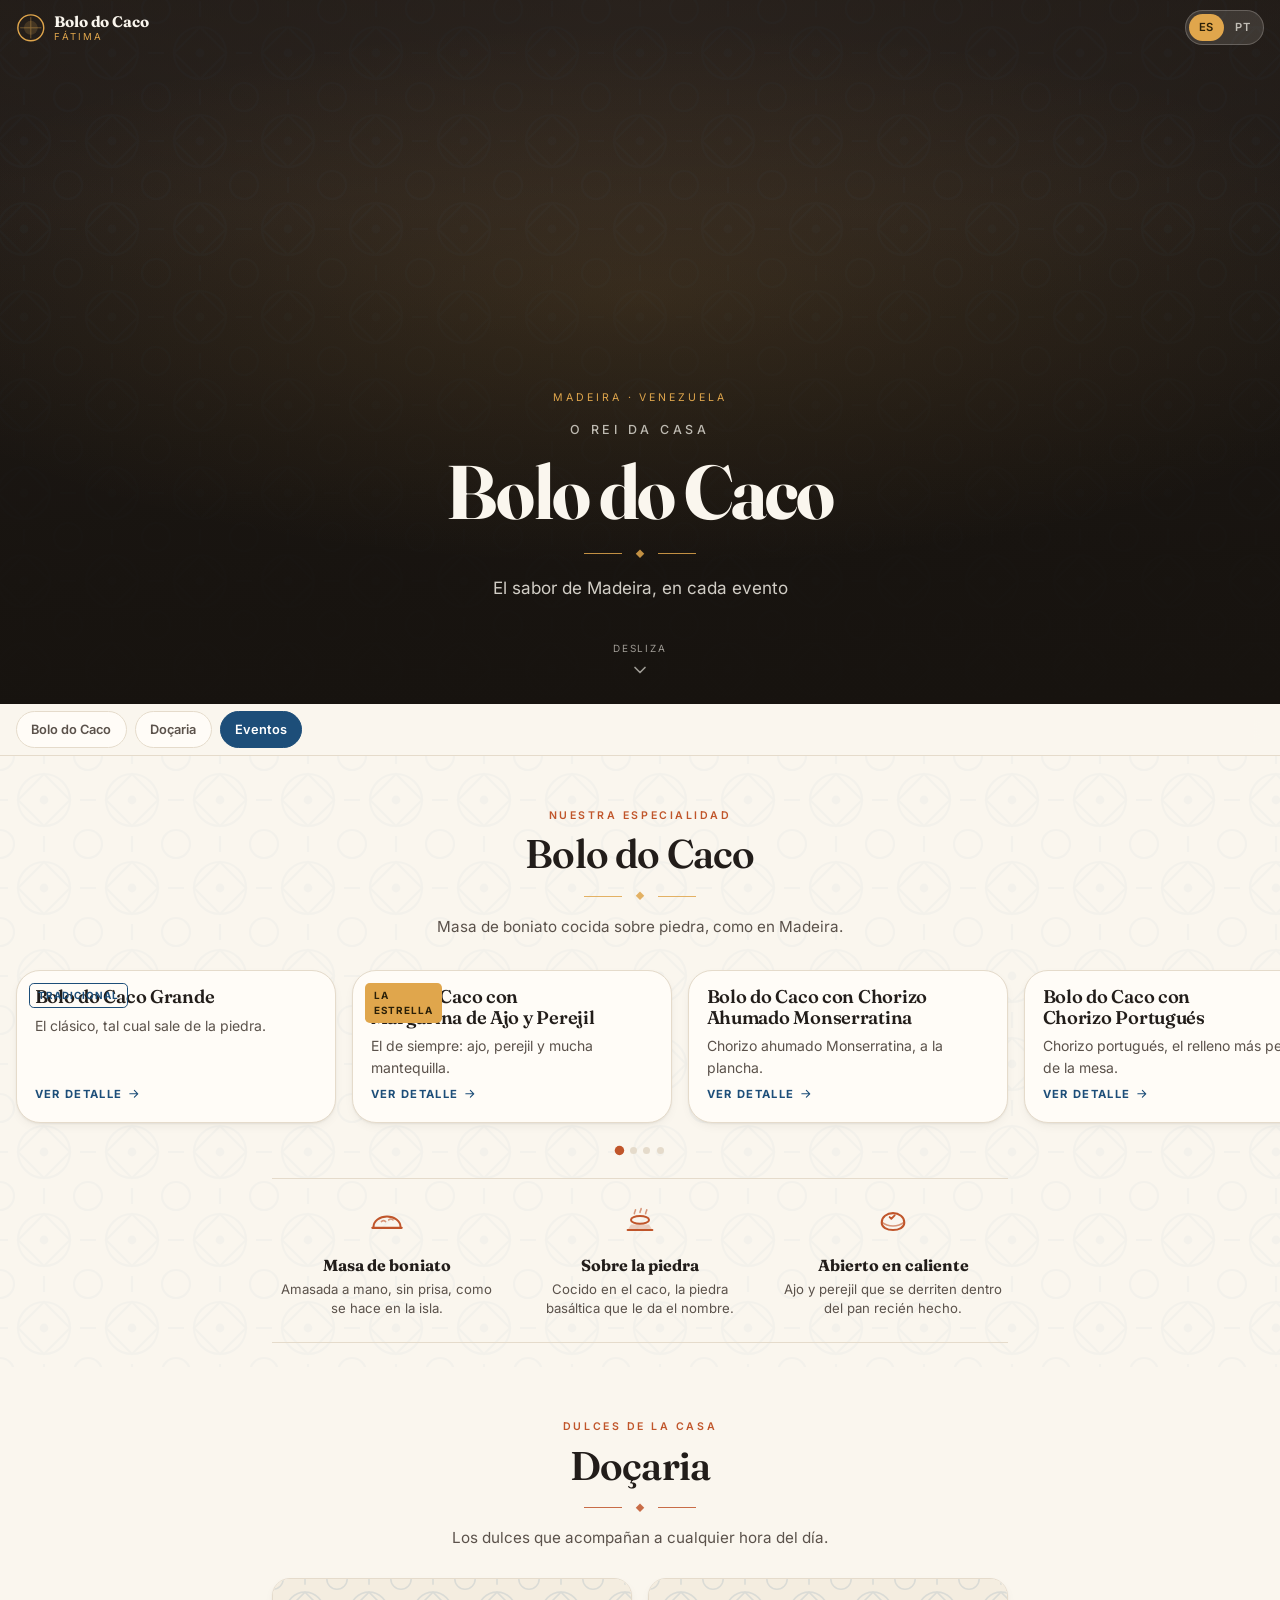
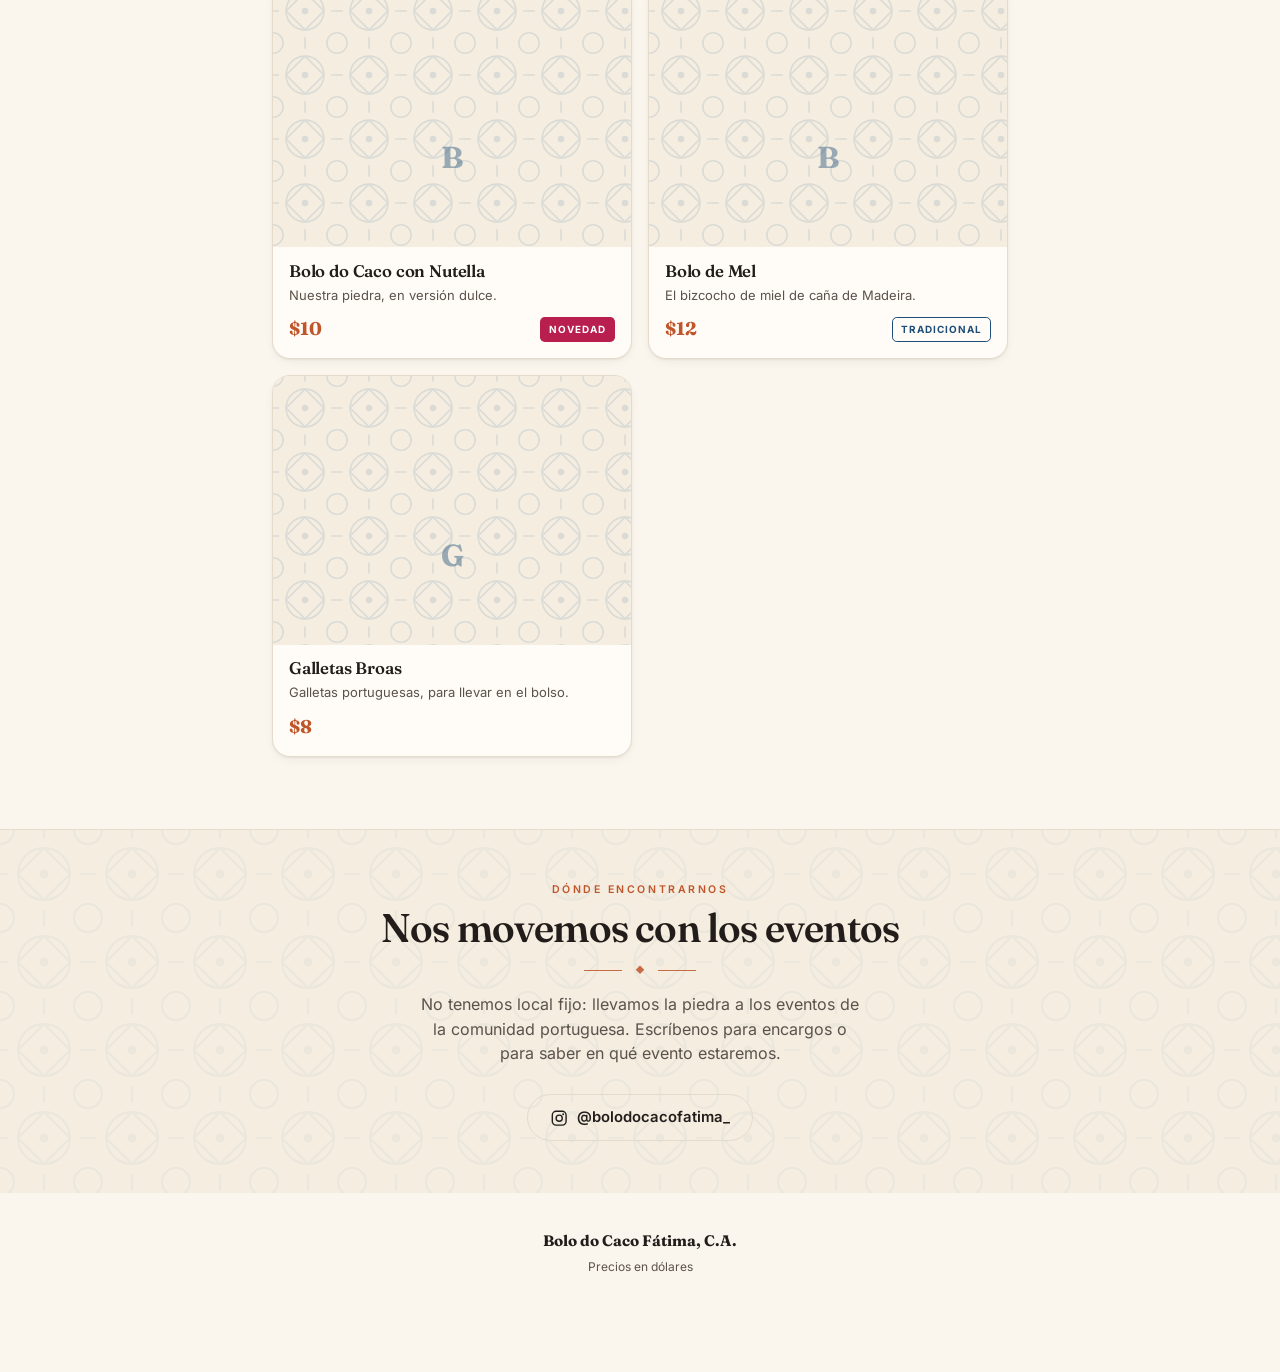
==== index.html @ fabee294 "Menú digital mobile-first para Bolo do Caco Fátima Menú estático bilingüe (ES/PT) pensado para escan" ====
<!doctype html>
<html lang="es" data-lang="es">
<head>
<meta charset="utf-8">
<meta name="viewport" content="width=device-width, initial-scale=1, viewport-fit=cover">
<title>Bolo do Caco Fátima — Menú</title>
<meta name="description" content="Bolo do Caco Fátima, C.A. — Bolo do caco cocido sobre piedra, chorizo portugués y doçaria de Madeira. Menú de la panadería.">
<meta name="theme-color" content="#221D1A">

<meta property="og:type" content="website">
<meta property="og:title" content="Bolo do Caco Fátima — Menú">
<meta property="og:description" content="El sabor de Madeira, en cada evento.">
<meta property="og:image" content="assets/img/og-cover.jpg">

<link rel="icon" href="favicon.svg" type="image/svg+xml">
<link rel="apple-touch-icon" href="favicon.svg">
<link rel="manifest" href="site.webmanifest">

<link rel="preload" href="assets/fonts/fraunces-latin.woff2" as="font" type="font/woff2" crossorigin>
<link rel="preload" href="assets/fonts/inter-latin.woff2" as="font" type="font/woff2" crossorigin>
<link rel="stylesheet" href="assets/css/styles.css">
</head>
<body>

<a class="skip-link" href="#menu">Ir al menú</a>

<!-- ============ CABECERA ============ -->
<header class="topbar" id="topbar">
  <a class="brand" href="#top" aria-label="Bolo do Caco Fátima — inicio">
    <!-- Sustituir por el logo definitivo: assets/img/logo.svg -->
    <span class="brand__mark" aria-hidden="true">
      <svg viewBox="0 0 32 32" focusable="false"><circle cx="16" cy="16" r="14" fill="none" stroke="currentColor" stroke-width="1.5"/><circle cx="16" cy="16" r="7.5" fill="currentColor" opacity=".18"/><path d="M16 4.5v23M4.5 16h23" stroke="currentColor" stroke-width="1" opacity=".45"/></svg>
    </span>
    <span class="brand__text">
      <strong>Bolo do Caco</strong>
      <em>Fátima</em>
    </span>
  </a>

  <div class="langswitch" role="group" aria-label="Idioma / Idioma">
    <button type="button" class="langswitch__btn is-active" data-lang-btn="es" aria-pressed="true">ES</button>
    <button type="button" class="langswitch__btn" data-lang-btn="pt" aria-pressed="false">PT</button>
  </div>
</header>

<main id="top">

  <!-- ============ HERO ============ -->
  <section class="hero" id="hero">
    <div class="hero__media" id="heroMedia" aria-hidden="true"></div>
    <div class="hero__veil" aria-hidden="true"></div>
    <div class="hero__inner">
      <p class="hero__kicker" data-i18n="site.kicker">Madeira · Venezuela</p>
      <h1 class="hero__title">
        <span class="hero__title-small">O rei da casa</span>
        Bolo do Caco
      </h1>
      <span class="flourish" aria-hidden="true"></span>
      <p class="hero__tagline" data-i18n="site.tagline">El sabor de Madeira, en cada evento</p>
    </div>
    <a class="hero__cue" href="#menu" aria-label="Bajar al menú">
      <span data-i18n="ui.scroll">Desliza</span>
      <svg viewBox="0 0 24 24" aria-hidden="true" focusable="false"><path d="M6 9l6 6 6-6" fill="none" stroke="currentColor" stroke-width="2" stroke-linecap="round" stroke-linejoin="round"/></svg>
    </a>
  </section>

  <!-- ============ NAV DE CATEGORÍAS (sticky) ============ -->
  <nav class="catnav" id="catnav" aria-label="Categorías del menú">
    <ul class="catnav__list" id="catnavList"></ul>
  </nav>

  <div id="menu">
    <!-- Las secciones del menú se generan aquí desde data/menu.js -->
  </div>

  <!-- ============ EVENTOS ============ -->
  <section class="events" id="eventos">
    <div class="wrap">
      <p class="kicker" data-i18n="ui.eventsKicker">Dónde encontrarnos</p>
      <h2 class="section__title" data-i18n="ui.eventsTitle">Nos movemos con los eventos</h2>
      <span class="flourish flourish--dark" aria-hidden="true"></span>
      <p class="events__text" data-i18n="ui.eventsText">No tenemos local fijo: llevamos la piedra a los eventos de la comunidad portuguesa.</p>
      <div class="events__actions" id="eventsActions"></div>
    </div>
  </section>

</main>

<!-- ============ PIE ============ -->
<footer class="footer">
  <div class="wrap">
    <p class="footer__brand">Bolo do Caco Fátima, C.A.</p>
    <p class="footer__note" data-i18n="ui.priceNote">Precios en dólares</p>
  </div>
</footer>

<!-- ============ BOTÓN FLOTANTE ============ -->
<a class="fab" id="fab" href="#" target="_blank" rel="noopener">
  <span class="fab__icon" id="fabIcon" aria-hidden="true"></span>
  <span class="fab__label" id="fabLabel">Encargar</span>
</a>

<!-- ============ BOTTOM SHEET (detalle de producto) ============ -->
<div class="sheet" id="sheet" hidden>
  <div class="sheet__backdrop" data-sheet-close></div>
  <div class="sheet__panel" role="dialog" aria-modal="true" aria-labelledby="sheetTitle">
    <button class="sheet__close" type="button" data-sheet-close aria-label="Cerrar">
      <svg viewBox="0 0 24 24" aria-hidden="true" focusable="false"><path d="M6 6l12 12M18 6L6 18" fill="none" stroke="currentColor" stroke-width="2" stroke-linecap="round"/></svg>
    </button>
    <span class="sheet__grip" aria-hidden="true"></span>
    <div class="sheet__media" id="sheetMedia"></div>
    <div class="sheet__body">
      <div class="sheet__badges" id="sheetBadges"></div>
      <h2 class="sheet__title" id="sheetTitle"></h2>
      <p class="sheet__price" id="sheetPrice"></p>
      <p class="sheet__desc" id="sheetDesc"></p>
      <div class="sheet__actions" id="sheetActions"></div>
    </div>
  </div>
</div>

<script src="data/menu.js"></script>
<script src="assets/js/app.js"></script>
</body>
</html>
---- assets/css/styles.css ----
/* =============================================================
   BOLO DO CACO FÁTIMA — Hoja de estilo
   Paleta "Madeira / Azulejo" · mobile-first · modo oscuro auto
   ============================================================= */

/* ---------- 1. Fuentes auto-alojadas ---------- */
@font-face{
  font-family:'Fraunces';font-style:normal;font-weight:400 900;font-display:swap;
  src:url('../fonts/fraunces-latin.woff2') format('woff2');
  unicode-range:U+0000-00FF,U+0131,U+0152-0153,U+02BB-02BC,U+02C6,U+02DA,U+02DC,U+0304,U+0308,U+0329,U+2000-206F,U+20AC,U+2122,U+2191,U+2193,U+2212,U+2215,U+FEFF,U+FFFD;
}
@font-face{
  font-family:'Fraunces';font-style:normal;font-weight:400 900;font-display:swap;
  src:url('../fonts/fraunces-latin-ext.woff2') format('woff2');
  unicode-range:U+0100-02BA,U+02BD-02C5,U+02C7-02CC,U+02CE-02D7,U+02DD-02FF,U+0304,U+0308,U+0329,U+1D00-1DBF,U+1E00-1E9F,U+1EF2-1EFF,U+2020,U+20A0-20AB,U+20AD-20C0,U+2113,U+2C60-2C7F,U+A720-A7FF;
}
@font-face{
  font-family:'Inter';font-style:normal;font-weight:400 700;font-display:swap;
  src:url('../fonts/inter-latin.woff2') format('woff2');
  unicode-range:U+0000-00FF,U+0131,U+0152-0153,U+02BB-02BC,U+02C6,U+02DA,U+02DC,U+0304,U+0308,U+0329,U+2000-206F,U+20AC,U+2122,U+2191,U+2193,U+2212,U+2215,U+FEFF,U+FFFD;
}
@font-face{
  font-family:'Inter';font-style:normal;font-weight:400 700;font-display:swap;
  src:url('../fonts/inter-latin-ext.woff2') format('woff2');
  unicode-range:U+0100-02BA,U+02BD-02C5,U+02C7-02CC,U+02CE-02D7,U+02DD-02FF,U+0304,U+0308,U+0329,U+1D00-1DBF,U+1E00-1E9F,U+1EF2-1EFF,U+2020,U+20A0-20AB,U+20AD-20C0,U+2113,U+2C60-2C7F,U+A720-A7FF;
}

/* ---------- 2. Tokens ---------- */
:root{
  /* color */
  --c-base:#FAF6EE;         /* Cal / Massa */
  --c-surface:#FFFCF7;      /* Farinha */
  --c-surface-2:#F4EDE0;
  --c-ink:#221D1A;          /* Basalto */
  --c-ink-soft:#5B524B;
  --c-line:#E5DBCB;         /* Junta */
  --c-azulejo:#1D4E79;
  --c-azulejo-deep:#143A5C;
  --c-terracota:#C0552A;
  --c-codea:#E0A64C;        /* Corteza */
  --c-louro:#3E5641;
  --c-buganvilia:#B81E4E;
  --c-on-dark:#FAF6EE;

  /* tipografía */
  --f-display:'Fraunces',Georgia,'Times New Roman',serif;
  --f-text:'Inter',system-ui,-apple-system,'Segoe UI',Roboto,sans-serif;

  /* medidas */
  --wrap:min(100% - 2rem, 46rem);
  --r-sm:.5rem; --r-md:.875rem; --r-lg:1.125rem; --r-xl:1.5rem;
  --sh-1:0 1px 2px rgb(34 29 26 / .06), 0 4px 14px -6px rgb(34 29 26 / .12);
  --sh-2:0 2px 6px rgb(34 29 26 / .08), 0 18px 40px -16px rgb(34 29 26 / .26);
  --ease:cubic-bezier(.22,.61,.36,1);
  --topbar-h:3.5rem;
  --catnav-h:3.25rem;
}

@media (prefers-color-scheme:dark){
  :root:not([data-theme="light"]){
    --c-base:#1A1614;
    --c-surface:#241F1C;
    --c-surface-2:#2E2823;
    --c-ink:#F6F0E6;
    --c-ink-soft:#B9AEA2;
    --c-line:#3A322C;
    --c-azulejo:#7FB2DC;
    --c-azulejo-deep:#A8CDEB;
    --c-terracota:#E5814F;
    --c-codea:#E9B65F;
    --c-louro:#8CA98E;
    --c-buganvilia:#E86088;
    --sh-1:0 1px 2px rgb(0 0 0 / .4), 0 4px 14px -6px rgb(0 0 0 / .5);
    --sh-2:0 2px 6px rgb(0 0 0 / .45), 0 18px 40px -16px rgb(0 0 0 / .7);
  }
}
:root[data-theme="dark"]{
  --c-base:#1A1614; --c-surface:#241F1C; --c-surface-2:#2E2823;
  --c-ink:#F6F0E6; --c-ink-soft:#B9AEA2; --c-line:#3A322C;
  --c-azulejo:#7FB2DC; --c-azulejo-deep:#A8CDEB; --c-terracota:#E5814F;
  --c-codea:#E9B65F; --c-louro:#8CA98E; --c-buganvilia:#E86088;
}

/* ---------- 3. Base ---------- */
*,*::before,*::after{box-sizing:border-box}
html{-webkit-text-size-adjust:100%;scroll-behavior:smooth;
  scroll-padding-top:calc(var(--topbar-h) + var(--catnav-h) + .5rem)}
@media (prefers-reduced-motion:reduce){html{scroll-behavior:auto}}

body{
  margin:0;
  background:var(--c-base);
  color:var(--c-ink);
  font-family:var(--f-text);
  font-size:1rem;
  line-height:1.55;
  -webkit-font-smoothing:antialiased;
  overflow-x:hidden;
}
body.is-locked{overflow:hidden}

h1,h2,h3{font-family:var(--f-display);font-weight:600;line-height:1.1;
  font-variation-settings:"SOFT" 40,"WONK" 1;margin:0}
p{margin:0}
img,svg{display:block;max-width:100%}
button{font:inherit;color:inherit}
a{color:var(--c-azulejo)}

.wrap{width:var(--wrap);margin-inline:auto}

.skip-link{position:absolute;left:-999px;top:0;z-index:100;
  background:var(--c-ink);color:var(--c-on-dark);padding:.6rem 1rem;border-radius:0 0 var(--r-sm) 0}
.skip-link:focus{left:0}

:where(a,button,[tabindex]):focus-visible{
  outline:2px solid var(--c-terracota);outline-offset:3px;border-radius:var(--r-sm)}

/* Patrón de azulejo reutilizable */
.azulejo{
  background-image:url('../img/azulejo.svg');
  background-size:88px 88px;
  background-repeat:repeat;
}

/* Filete inspirado en la calçada portuguesa */
.flourish{
  position:relative;display:block;
  width:7rem;height:.5rem;margin:1rem auto 0;
  color:var(--c-codea);
  background:
    linear-gradient(currentColor,currentColor) left center/2.4rem 1px no-repeat,
    linear-gradient(currentColor,currentColor) right center/2.4rem 1px no-repeat;
  opacity:.85;
}
.flourish::after{
  content:"";position:absolute;left:50%;top:50%;
  width:.4rem;height:.4rem;transform:translate(-50%,-50%) rotate(45deg);
  background:currentColor;
}
.flourish--dark{color:var(--c-terracota)}

/* ---------- 4. Cabecera ---------- */
.topbar{
  position:sticky;top:0;z-index:40;
  height:var(--topbar-h);
  display:flex;align-items:center;justify-content:space-between;gap:1rem;
  padding-inline:1rem;
  background:transparent;
  border-bottom:1px solid transparent;
  color:var(--c-on-dark);
  transition:border-color .3s var(--ease),background .3s var(--ease),color .3s var(--ease);
}
.topbar.is-stuck{
  background:color-mix(in srgb, var(--c-base) 85%, transparent);
  backdrop-filter:saturate(1.4) blur(12px);
  -webkit-backdrop-filter:saturate(1.4) blur(12px);
  border-bottom-color:var(--c-line);
  color:var(--c-ink);
}
/* Sobre el hero oscuro la píldora de idioma se aclara */
.topbar:not(.is-stuck) .brand__mark{color:var(--c-codea)}
.topbar:not(.is-stuck) .brand__text em{color:var(--c-codea)}
.topbar:not(.is-stuck) .langswitch{
  background:rgb(250 246 238 / .12);border-color:rgb(250 246 238 / .22)}
.topbar:not(.is-stuck) .langswitch__btn{color:rgb(250 246 238 / .7)}
.topbar:not(.is-stuck) .langswitch__btn.is-active{background:var(--c-codea);color:#2B2008}

.brand{display:flex;align-items:center;gap:.55rem;text-decoration:none;color:inherit;min-width:0}
.brand__mark{width:1.85rem;height:1.85rem;color:var(--c-terracota);flex:0 0 auto}
.brand__mark svg{width:100%;height:100%}
.brand__text{display:flex;flex-direction:column;line-height:1;min-width:0}
.brand__text strong{font-family:var(--f-display);font-size:.95rem;font-weight:700;letter-spacing:-.01em}
.brand__text em{font-style:normal;font-size:.6rem;text-transform:uppercase;
  letter-spacing:.22em;color:var(--c-terracota);margin-top:.18rem}

.langswitch{display:flex;gap:.125rem;padding:.175rem;border-radius:999px;
  background:var(--c-surface-2);border:1px solid var(--c-line)}
.langswitch__btn{
  border:0;background:none;cursor:pointer;
  padding:.3rem .6rem;border-radius:999px;
  font-size:.7rem;font-weight:600;letter-spacing:.06em;
  color:var(--c-ink-soft);transition:background .2s var(--ease),color .2s var(--ease);
}
.langswitch__btn.is-active{background:var(--c-azulejo);color:#FFF}
:root[data-theme="dark"] .langswitch__btn.is-active{color:#10202E}

/* ---------- 5. Hero ---------- */
.hero{
  position:relative;isolation:isolate;
  min-height:clamp(30rem,82svh,44rem);
  display:grid;grid-template-rows:1fr auto;
  align-items:end;
  padding:4rem 0 0;
  background:
    radial-gradient(120% 80% at 50% 0%, #3A302A 0%, transparent 60%),
    linear-gradient(175deg,#2B2420 0%,#221D1A 55%,#17130F 100%);
  color:var(--c-on-dark);
  overflow:hidden;
  margin-top:calc(var(--topbar-h) * -1);
  padding-top:var(--topbar-h);
}
.hero__media{
  position:absolute;inset:0;z-index:-2;
  background-size:cover;background-position:center 30%;
}
.hero__media.azulejo{opacity:.06;background-size:88px 88px}
.hero__media.has-photo{opacity:1}
.hero__veil{
  position:absolute;inset:0;z-index:-1;
  background:
    radial-gradient(90% 55% at 50% 42%, rgb(224 166 76 / .12) 0%, transparent 70%),
    linear-gradient(to top,rgb(23 19 15 / .96) 0%,rgb(23 19 15 / .72) 38%,rgb(23 19 15 / .3) 70%,rgb(23 19 15 / .5) 100%);
}
.hero__inner{grid-row:1;align-self:end;text-align:center;padding:0 1.25rem 2.5rem}
.hero__kicker{
  font-size:.66rem;text-transform:uppercase;letter-spacing:.28em;
  color:var(--c-codea);margin-bottom:1rem;
}
.hero__title{
  font-size:clamp(2.6rem,15vw,4.75rem);
  font-variation-settings:"SOFT" 60,"WONK" 1,"opsz" 120;
  font-weight:700;letter-spacing:-.025em;
  text-wrap:balance;
}
.hero__title-small{
  display:block;
  font-family:var(--f-text);font-size:.78rem;font-weight:500;
  text-transform:uppercase;letter-spacing:.3em;
  color:rgb(250 246 238 / .72);
  margin-bottom:.85rem;
}
.hero__tagline{
  margin-top:1.1rem;font-size:1.0625rem;
  color:rgb(250 246 238 / .82);text-wrap:balance;
  max-width:22rem;margin-inline:auto;
}
.hero__cue{
  grid-row:2;justify-self:center;
  display:flex;flex-direction:column;align-items:center;gap:.2rem;
  padding:0 0 1.5rem;text-decoration:none;
  font-size:.62rem;text-transform:uppercase;letter-spacing:.2em;
  color:rgb(250 246 238 / .6);
}
.hero__cue svg{width:1.25rem;height:1.25rem;animation:bob 2.2s var(--ease) infinite}
@keyframes bob{0%,100%{transform:translateY(0);opacity:.6}50%{transform:translateY(4px);opacity:1}}
@media (prefers-reduced-motion:reduce){.hero__cue svg{animation:none}}

/* ---------- 6. Nav de categorías ---------- */
.catnav{
  position:sticky;top:var(--topbar-h);z-index:35;
  height:var(--catnav-h);
  display:flex;align-items:center;
  background:color-mix(in srgb, var(--c-base) 88%, transparent);
  backdrop-filter:blur(12px);-webkit-backdrop-filter:blur(12px);
  border-bottom:1px solid var(--c-line);
}
.catnav__list{
  display:flex;gap:.5rem;margin:0;padding:0 1rem;list-style:none;
  overflow-x:auto;scrollbar-width:none;-webkit-overflow-scrolling:touch;
  width:100%;
}
.catnav__list::-webkit-scrollbar{display:none}
.chip{
  display:inline-block;white-space:nowrap;text-decoration:none;
  padding:.45rem .9rem;border-radius:999px;
  border:1px solid var(--c-line);background:var(--c-surface);
  color:var(--c-ink-soft);
  font-size:.8rem;font-weight:600;
  transition:background .22s var(--ease),color .22s var(--ease),border-color .22s var(--ease);
}
.chip.is-active{background:var(--c-azulejo);border-color:var(--c-azulejo);color:#FFF}
:root[data-theme="dark"] .chip.is-active{color:#10202E}
@media (prefers-color-scheme:dark){
  :root:not([data-theme="light"]) .chip.is-active,
  :root:not([data-theme="light"]) .langswitch__btn.is-active{color:#10202E}
}

/* ---------- 7. Secciones ---------- */
.section{padding:3.25rem 0 1rem;scroll-margin-top:calc(var(--topbar-h) + var(--catnav-h))}
.section--hero{position:relative;padding-bottom:1.5rem}
.section--hero::before{
  content:"";position:absolute;inset:0;z-index:-1;
  background-image:url('../img/azulejo.svg');background-size:88px 88px;
  opacity:.035;pointer-events:none;
}
.section__head{width:var(--wrap);margin:0 auto 1.75rem;text-align:center}
.kicker{
  font-size:.66rem;text-transform:uppercase;letter-spacing:.24em;
  color:var(--c-terracota);font-weight:600;margin-bottom:.5rem;
}
.section__title{font-size:clamp(1.85rem,8vw,2.5rem);letter-spacing:-.02em;
  font-variation-settings:"SOFT" 50,"WONK" 1,"opsz" 60}
.section__tagline{margin-top:.9rem;color:var(--c-ink-soft);font-size:.95rem;
  text-wrap:balance;max-width:26rem;margin-inline:auto}

/* ---------- 8. Media / placeholder ---------- */
.media{
  position:relative;overflow:hidden;background:var(--c-surface-2);
  border-radius:var(--r-md);
}
.media img{width:100%;height:100%;object-fit:cover}
.media--43{aspect-ratio:4/3}
.media--11{aspect-ratio:1/1}
.ph{
  position:absolute;inset:0;overflow:hidden;
  display:grid;place-items:center;
  background-color:var(--c-surface-2);
}
.ph::before{
  content:"";position:absolute;inset:0;
  background-image:url('../img/azulejo.svg');background-size:64px 64px;
  opacity:.14;
}
.ph__letter{
  position:relative;
  font-family:var(--f-display);font-size:2.75rem;font-weight:700;
  color:var(--c-azulejo);opacity:.42;line-height:1;
  font-variation-settings:"SOFT" 60,"WONK" 1;
}
.ph__note{
  position:absolute;bottom:.6rem;left:50%;transform:translateX(-50%);
  padding:.15rem .5rem;border-radius:999px;
  background:color-mix(in srgb, var(--c-surface) 70%, transparent);
  font-size:.55rem;text-transform:uppercase;letter-spacing:.14em;
  color:var(--c-ink-soft);white-space:nowrap;
}
/* en las miniaturas estrechas no cabe el aviso */
.card__media .ph__note{display:none}
.card__media .ph__letter{font-size:1.9rem}

/* ---------- 9. Carrusel monográfico ---------- */
.carousel{position:relative}
.carousel__track{
  display:flex;gap:1rem;
  overflow-x:auto;scroll-snap-type:x mandatory;
  scroll-padding-inline:1rem;
  padding:.25rem 1rem 1.5rem;
  scrollbar-width:none;-webkit-overflow-scrolling:touch;
}
.carousel__track::-webkit-scrollbar{display:none}
.bolo{
  flex:0 0 min(84%,20rem);scroll-snap-align:center;
  background:var(--c-surface);border:1px solid var(--c-line);
  border-radius:var(--r-xl);box-shadow:var(--sh-1);
  overflow:hidden;text-align:left;cursor:pointer;
  padding:0;display:flex;flex-direction:column;
  transition:transform .3s var(--ease),box-shadow .3s var(--ease);
}
.bolo:active{transform:scale(.985)}
@media (hover:hover){.bolo:hover{box-shadow:var(--sh-2);transform:translateY(-2px)}}
.bolo__media{position:relative;border-radius:0}
.bolo__price{
  position:absolute;right:.75rem;bottom:.75rem;
  background:var(--c-terracota);color:#FFF;
  font-weight:700;font-size:1rem;
  padding:.3rem .7rem;border-radius:999px;
  box-shadow:0 4px 14px -4px rgb(34 29 26 / .5);
  font-variant-numeric:tabular-nums;
}
.bolo__body{padding:1rem 1.1rem 1.2rem;display:flex;flex-direction:column;gap:.45rem;flex:1}
.bolo__name{font-size:1.15rem;letter-spacing:-.015em;text-wrap:balance;
  font-variation-settings:"SOFT" 40,"WONK" 1,"opsz" 24}
.bolo__short{font-size:.875rem;color:var(--c-ink-soft)}
.bolo__more{
  margin-top:auto;font-size:.7rem;font-weight:700;text-transform:uppercase;
  letter-spacing:.12em;color:var(--c-azulejo);
  display:inline-flex;align-items:center;gap:.3rem;
}
.bolo__more svg{width:.85rem;height:.85rem}

.carousel__dots{display:flex;justify-content:center;gap:.4rem;padding-bottom:.5rem}
.dot{width:.45rem;height:.45rem;border-radius:50%;border:0;padding:0;cursor:pointer;
  background:var(--c-line);transition:background .2s var(--ease),transform .2s var(--ease)}
.dot.is-active{background:var(--c-terracota);transform:scale(1.35)}

/* ---------- 10. Badges ---------- */
.badges{display:flex;flex-wrap:wrap;gap:.35rem}
.badge{
  font-size:.62rem;font-weight:700;text-transform:uppercase;letter-spacing:.1em;
  padding:.22rem .5rem;border-radius:.3rem;
  background:var(--c-surface-2);color:var(--c-ink-soft);
  border:1px solid var(--c-line);
}
.badge--estrella{background:var(--c-codea);color:#2B2008;border-color:transparent}
.badge--novedad{background:var(--c-buganvilia);color:#FFF;border-color:transparent}
.badge--tradicional{background:transparent;color:var(--c-azulejo);border-color:var(--c-azulejo)}
.badge--vegetariano{background:transparent;color:var(--c-louro);border-color:var(--c-louro)}
.bolo__badges{position:absolute;left:.75rem;top:.75rem}

/* ---------- 11. Tira narrativa ---------- */
.story{
  width:var(--wrap);margin:1rem auto 0;
  display:grid;gap:.75rem;
  border-top:1px solid var(--c-line);border-bottom:1px solid var(--c-line);
  padding:1.5rem 0;
}
@media (min-width:40rem){.story{grid-template-columns:repeat(3,1fr);gap:1.5rem}}
.story__item{display:grid;grid-template-columns:2.25rem 1fr;gap:.85rem;align-items:start}
@media (min-width:40rem){.story__item{grid-template-columns:1fr;text-align:center;justify-items:center}}
.story__icon{width:2.25rem;height:2.25rem;color:var(--c-terracota)}
.story__icon svg{width:100%;height:100%}
.story__title{font-family:var(--f-display);font-size:1rem;font-weight:700;margin-bottom:.15rem}
.story__text{font-size:.825rem;color:var(--c-ink-soft);line-height:1.45}

/* ---------- 12. Grid de productos ---------- */
.grid{
  width:var(--wrap);margin-inline:auto;
  display:grid;gap:1rem;grid-template-columns:1fr;
  padding-bottom:1rem;
}
@media (min-width:32rem){.grid{grid-template-columns:repeat(2,1fr)}}
.card{
  background:var(--c-surface);border:1px solid var(--c-line);
  border-radius:var(--r-lg);box-shadow:var(--sh-1);
  overflow:hidden;cursor:pointer;padding:0;text-align:left;
  display:grid;grid-template-columns:5.5rem 1fr;align-items:stretch;
  transition:transform .25s var(--ease),box-shadow .25s var(--ease);
}
@media (min-width:32rem){.card{grid-template-columns:1fr;grid-template-rows:auto auto}}
.card:active{transform:scale(.99)}
@media (hover:hover){.card:hover{box-shadow:var(--sh-2)}}
.card__media{position:relative;height:100%;overflow:hidden;min-height:6.5rem}
.card__media .media{position:absolute;inset:0;border-radius:0}
@media (min-width:32rem){.card__media{aspect-ratio:4/3;height:auto;min-height:0}}
.card__body{padding:.9rem 1rem;display:flex;flex-direction:column;gap:.3rem}
.card__name{font-size:1.05rem;letter-spacing:-.01em;text-wrap:balance;
  font-variation-settings:"SOFT" 40,"WONK" 1,"opsz" 20}
.card__short{font-size:.8125rem;color:var(--c-ink-soft)}
.card__foot{display:flex;align-items:center;justify-content:space-between;gap:.5rem;margin-top:.35rem}
.card__price{font-family:var(--f-display);font-size:1.15rem;font-weight:700;
  color:var(--c-terracota);font-variant-numeric:tabular-nums}

/* ---------- 13. Eventos ---------- */
.events{
  position:relative;isolation:isolate;
  margin-top:2.5rem;padding:3.25rem 0;
  background:var(--c-surface-2);
  border-top:1px solid var(--c-line);
  text-align:center;
  scroll-margin-top:calc(var(--topbar-h) + var(--catnav-h));
}
.events::before{
  content:"";position:absolute;inset:0;z-index:-1;
  background-image:url('../img/azulejo.svg');background-size:88px 88px;opacity:.05;
}
.events__text{margin-top:1.1rem;color:var(--c-ink-soft);max-width:28rem;
  margin-inline:auto;text-wrap:pretty}
.events__actions{display:flex;flex-direction:column;gap:.65rem;
  margin-top:1.75rem;align-items:center}
.btn{
  display:inline-flex;align-items:center;justify-content:center;gap:.55rem;
  min-height:2.9rem;padding:.7rem 1.4rem;border-radius:999px;
  font-weight:600;font-size:.925rem;text-decoration:none;border:1px solid transparent;
  transition:transform .2s var(--ease),filter .2s var(--ease);
}
.btn svg{width:1.15rem;height:1.15rem;flex:0 0 auto}
.btn:active{transform:scale(.97)}
.btn--primary{background:var(--c-terracota);color:#FFF}
.btn--ghost{background:transparent;color:var(--c-ink);border-color:var(--c-line)}
@media (hover:hover){.btn:hover{filter:brightness(1.06)}}

/* ---------- 14. Pie ---------- */
.footer{padding:2.25rem 0 6rem;text-align:center}
.footer__brand{font-family:var(--f-display);font-weight:700;font-size:.95rem}
.footer__note{font-size:.75rem;color:var(--c-ink-soft);margin-top:.3rem}

/* ---------- 15. Botón flotante ---------- */
.fab{
  position:fixed;z-index:45;
  right:1rem;bottom:calc(1rem + env(safe-area-inset-bottom));
  display:inline-flex;align-items:center;gap:.5rem;
  padding:.8rem 1.15rem;border-radius:999px;
  background:var(--c-terracota);color:#FFF;text-decoration:none;
  font-weight:600;font-size:.875rem;
  box-shadow:0 6px 22px -6px rgb(34 29 26 / .55);
  transition:transform .3s var(--ease),opacity .3s var(--ease);
}
.fab__icon{width:1.25rem;height:1.25rem;display:block}
.fab__icon svg{width:100%;height:100%}
.fab:active{transform:scale(.96)}
.fab.is-hidden{opacity:0;transform:translateY(120%);pointer-events:none}

/* ---------- 16. Bottom sheet ---------- */
.sheet{position:fixed;inset:0;z-index:60;display:flex;align-items:flex-end}
.sheet[hidden]{display:none}
.sheet__backdrop{
  position:absolute;inset:0;background:rgb(23 19 15 / .55);
  backdrop-filter:blur(2px);-webkit-backdrop-filter:blur(2px);
  opacity:0;transition:opacity .28s var(--ease);
}
.sheet__panel{
  position:relative;width:100%;max-height:92svh;overflow-y:auto;
  background:var(--c-surface);
  border-radius:var(--r-xl) var(--r-xl) 0 0;
  box-shadow:var(--sh-2);
  transform:translateY(100%);transition:transform .34s var(--ease);
  padding-bottom:calc(1.25rem + env(safe-area-inset-bottom));
  overscroll-behavior:contain;
}
@media (min-width:36rem){
  .sheet{align-items:center;justify-content:center;padding:1.5rem}
  .sheet__panel{max-width:27rem;border-radius:var(--r-xl);transform:translateY(2rem) scale(.98)}
}
.sheet.is-open .sheet__backdrop{opacity:1}
.sheet.is-open .sheet__panel{transform:none}
.sheet__grip{
  position:absolute;top:.6rem;left:50%;transform:translateX(-50%);
  width:2.5rem;height:.25rem;border-radius:999px;background:var(--c-line);
}
@media (min-width:36rem){.sheet__grip{display:none}}
.sheet__close{
  position:absolute;top:.75rem;right:.75rem;z-index:2;
  width:2.25rem;height:2.25rem;border-radius:50%;border:0;cursor:pointer;
  background:rgb(23 19 15 / .5);color:#FFF;
  display:grid;place-items:center;
}
.sheet__close svg{width:1.15rem;height:1.15rem}
.sheet__media{position:relative;aspect-ratio:4/3;overflow:hidden;background:var(--c-surface-2)}
.sheet__media .media{position:absolute;inset:0;border-radius:0}
.sheet__media img{width:100%;height:100%;object-fit:cover}
.sheet__body{padding:1.25rem 1.25rem 0;display:flex;flex-direction:column;gap:.6rem}
.sheet__title{font-size:1.5rem;letter-spacing:-.02em;text-wrap:balance;
  font-variation-settings:"SOFT" 45,"WONK" 1,"opsz" 32}
.sheet__price{font-family:var(--f-display);font-size:1.75rem;font-weight:700;
  color:var(--c-terracota);line-height:1;font-variant-numeric:tabular-nums}
.sheet__desc{color:var(--c-ink-soft);font-size:.95rem;text-wrap:pretty}
.sheet__actions{margin-top:.5rem}
.sheet__actions .btn{width:100%}

/* ---------- 17. Revelado al hacer scroll ---------- */
.reveal{opacity:0;transform:translateY(14px);
  transition:opacity .55s var(--ease),transform .55s var(--ease)}
.reveal.is-in{opacity:1;transform:none}
@media (prefers-reduced-motion:reduce){
  .reveal{opacity:1;transform:none;transition:none}
  .bolo,.card,.btn,.fab,.sheet__panel,.sheet__backdrop{transition:none}
}
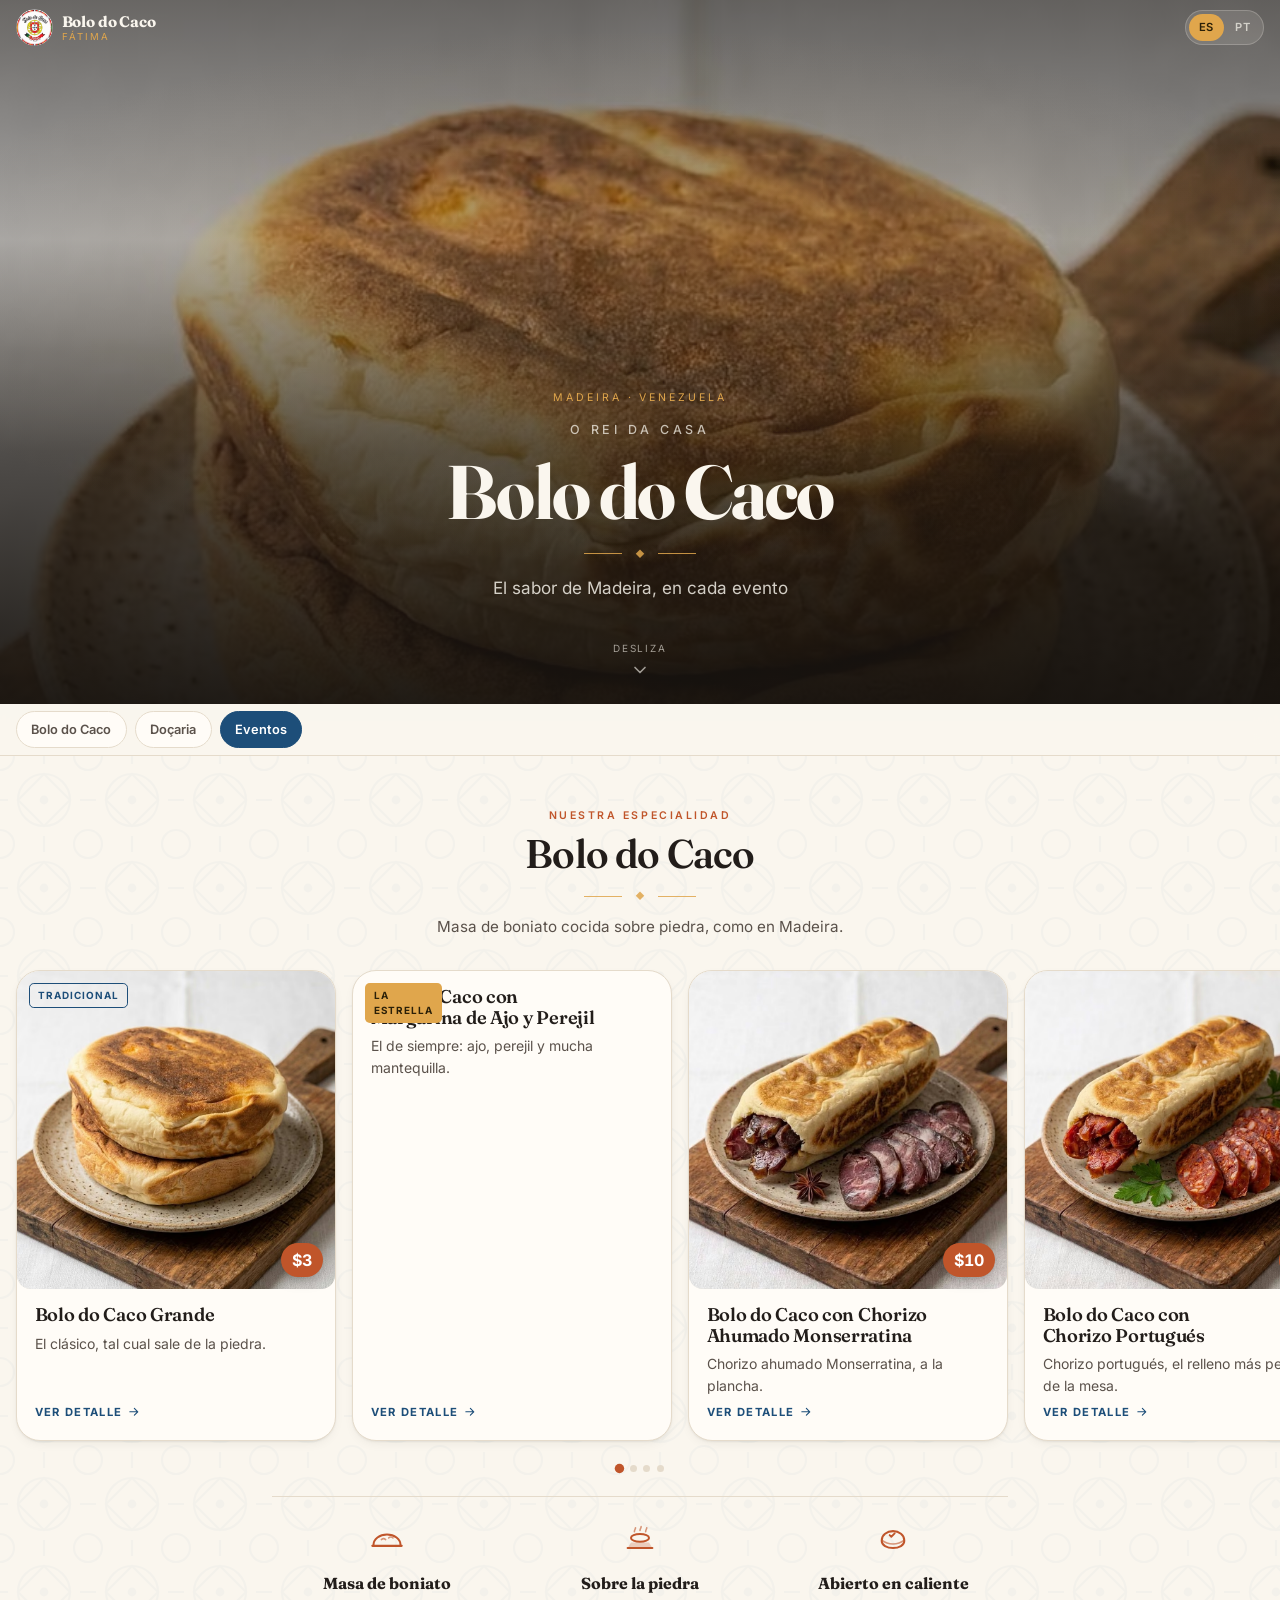
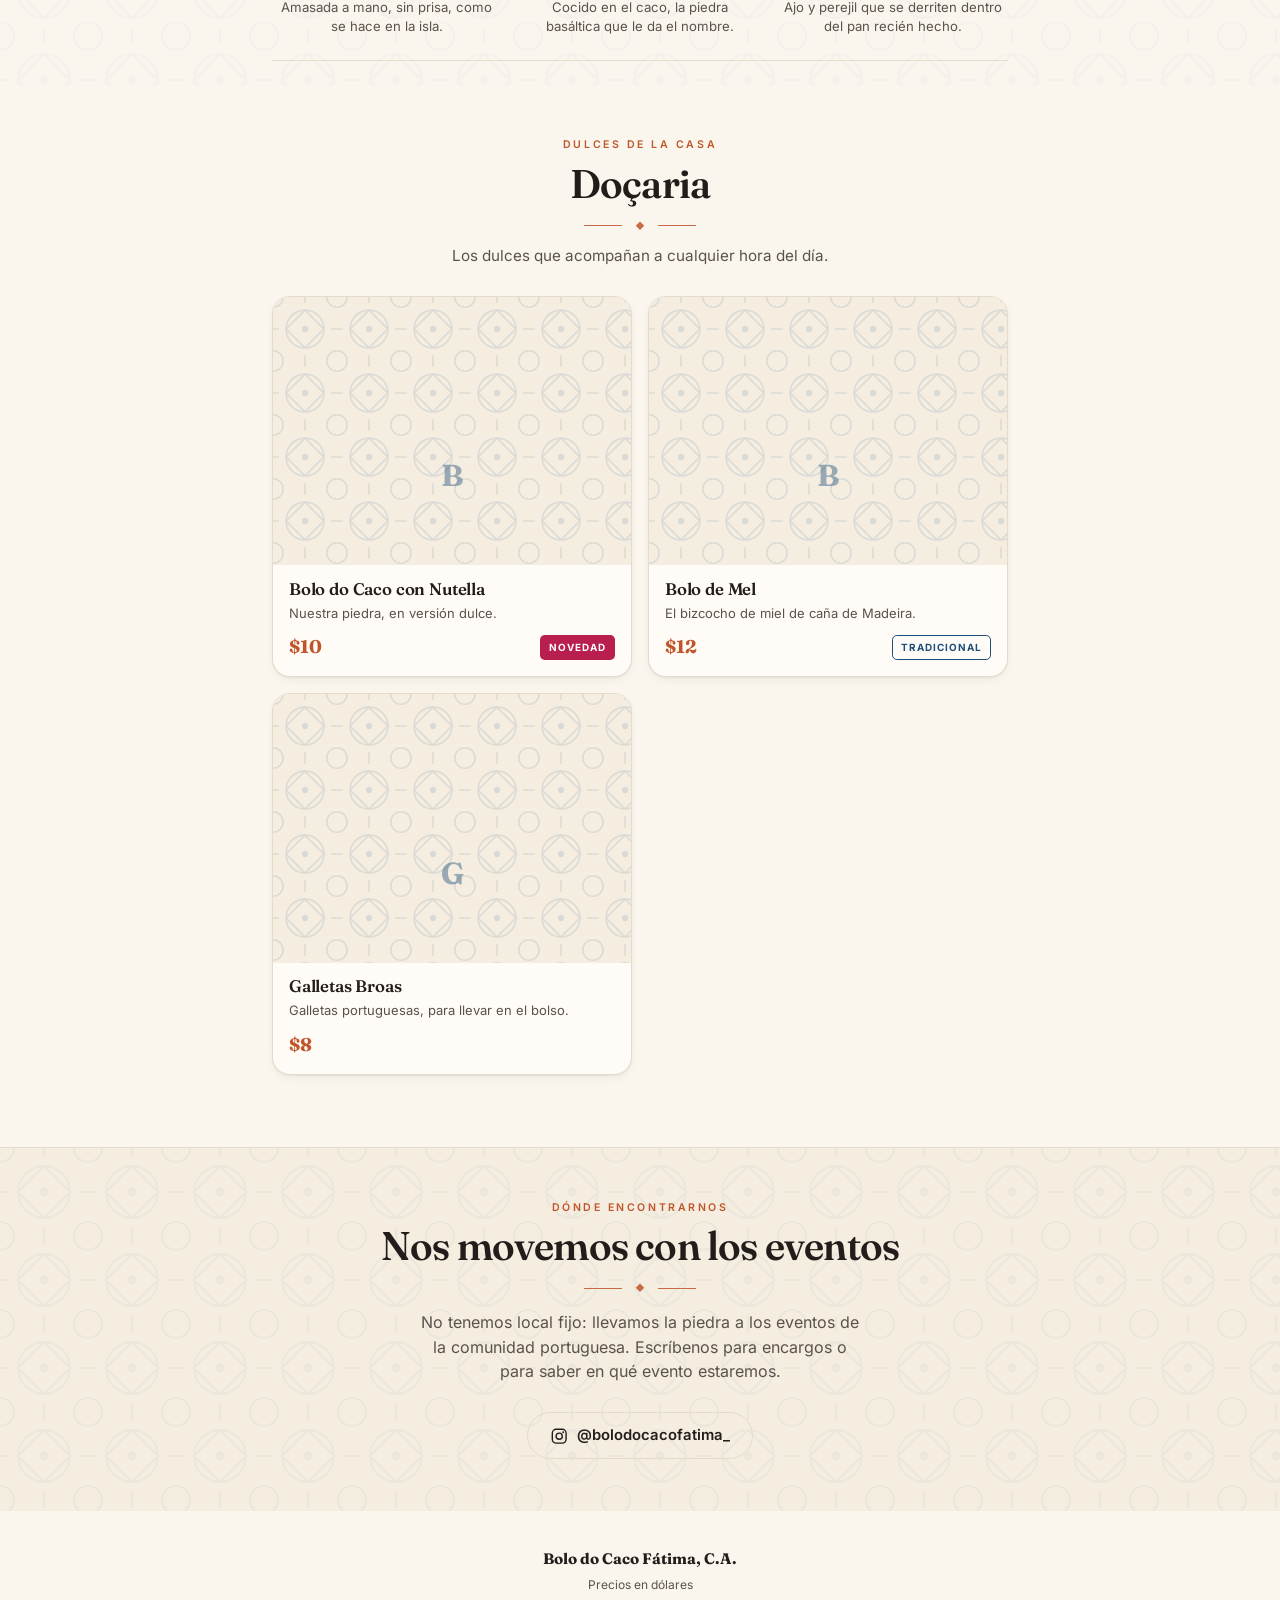
==== commit 58fe82a4: "Integra el logo y las primeras fotos de producto Logo - Recortado del avatar de Instagram: disco ais" ====
--- a/index.html
+++ b/index.html
@@ -13,7 +13,7 @@
 <meta property="og:image" content="assets/img/og-cover.jpg">
 
 <link rel="icon" href="favicon.svg" type="image/svg+xml">
-<link rel="apple-touch-icon" href="favicon.svg">
+<link rel="apple-touch-icon" href="assets/img/logo-256.png">
 <link rel="manifest" href="site.webmanifest">
 
 <link rel="preload" href="assets/fonts/fraunces-latin.woff2" as="font" type="font/woff2" crossorigin>
@@ -27,10 +27,7 @@
 <!-- ============ CABECERA ============ -->
 <header class="topbar" id="topbar">
   <a class="brand" href="#top" aria-label="Bolo do Caco Fátima — inicio">
-    <!-- Sustituir por el logo definitivo: assets/img/logo.svg -->
-    <span class="brand__mark" aria-hidden="true">
-      <svg viewBox="0 0 32 32" focusable="false"><circle cx="16" cy="16" r="14" fill="none" stroke="currentColor" stroke-width="1.5"/><circle cx="16" cy="16" r="7.5" fill="currentColor" opacity=".18"/><path d="M16 4.5v23M4.5 16h23" stroke="currentColor" stroke-width="1" opacity=".45"/></svg>
-    </span>
+    <img class="brand__mark" src="assets/img/logo-256.png" alt="" width="256" height="256" decoding="async">
     <span class="brand__text">
       <strong>Bolo do Caco</strong>
       <em>Fátima</em>
--- a/assets/css/styles.css
+++ b/assets/css/styles.css
@@ -158,7 +158,6 @@
   color:var(--c-ink);
 }
 /* Sobre el hero oscuro la píldora de idioma se aclara */
-.topbar:not(.is-stuck) .brand__mark{color:var(--c-codea)}
 .topbar:not(.is-stuck) .brand__text em{color:var(--c-codea)}
 .topbar:not(.is-stuck) .langswitch{
   background:rgb(250 246 238 / .12);border-color:rgb(250 246 238 / .22)}
@@ -166,8 +165,7 @@
 .topbar:not(.is-stuck) .langswitch__btn.is-active{background:var(--c-codea);color:#2B2008}
 
 .brand{display:flex;align-items:center;gap:.55rem;text-decoration:none;color:inherit;min-width:0}
-.brand__mark{width:1.85rem;height:1.85rem;color:var(--c-terracota);flex:0 0 auto}
-.brand__mark svg{width:100%;height:100%}
+.brand__mark{width:2.3rem;height:2.3rem;flex:0 0 auto;border-radius:50%;object-fit:contain}
 .brand__text{display:flex;flex-direction:column;line-height:1;min-width:0}
 .brand__text strong{font-family:var(--f-display);font-size:.95rem;font-weight:700;letter-spacing:-.01em}
 .brand__text em{font-style:normal;font-size:.6rem;text-transform:uppercase;
@@ -209,7 +207,7 @@
   position:absolute;inset:0;z-index:-1;
   background:
     radial-gradient(90% 55% at 50% 42%, rgb(224 166 76 / .12) 0%, transparent 70%),
-    linear-gradient(to top,rgb(23 19 15 / .96) 0%,rgb(23 19 15 / .72) 38%,rgb(23 19 15 / .3) 70%,rgb(23 19 15 / .5) 100%);
+    linear-gradient(to top,rgb(23 19 15 / .96) 0%,rgb(23 19 15 / .74) 36%,rgb(23 19 15 / .34) 66%,rgb(23 19 15 / .62) 100%);
 }
 .hero__inner{grid-row:1;align-self:end;text-align:center;padding:0 1.25rem 2.5rem}
 .hero__kicker{
@@ -300,6 +298,7 @@
 }
 .media img{width:100%;height:100%;object-fit:cover}
 .media--43{aspect-ratio:4/3}
+.media--45{aspect-ratio:4/5}
 .media--11{aspect-ratio:1/1}
 .ph{
   position:absolute;inset:0;overflow:hidden;
@@ -515,7 +514,7 @@
   display:grid;place-items:center;
 }
 .sheet__close svg{width:1.15rem;height:1.15rem}
-.sheet__media{position:relative;aspect-ratio:4/3;overflow:hidden;background:var(--c-surface-2)}
+.sheet__media{position:relative;aspect-ratio:1/1;overflow:hidden;background:var(--c-surface-2)}
 .sheet__media .media{position:absolute;inset:0;border-radius:0}
 .sheet__media img{width:100%;height:100%;object-fit:cover}
 .sheet__body{padding:1.25rem 1.25rem 0;display:flex;flex-direction:column;gap:.6rem}
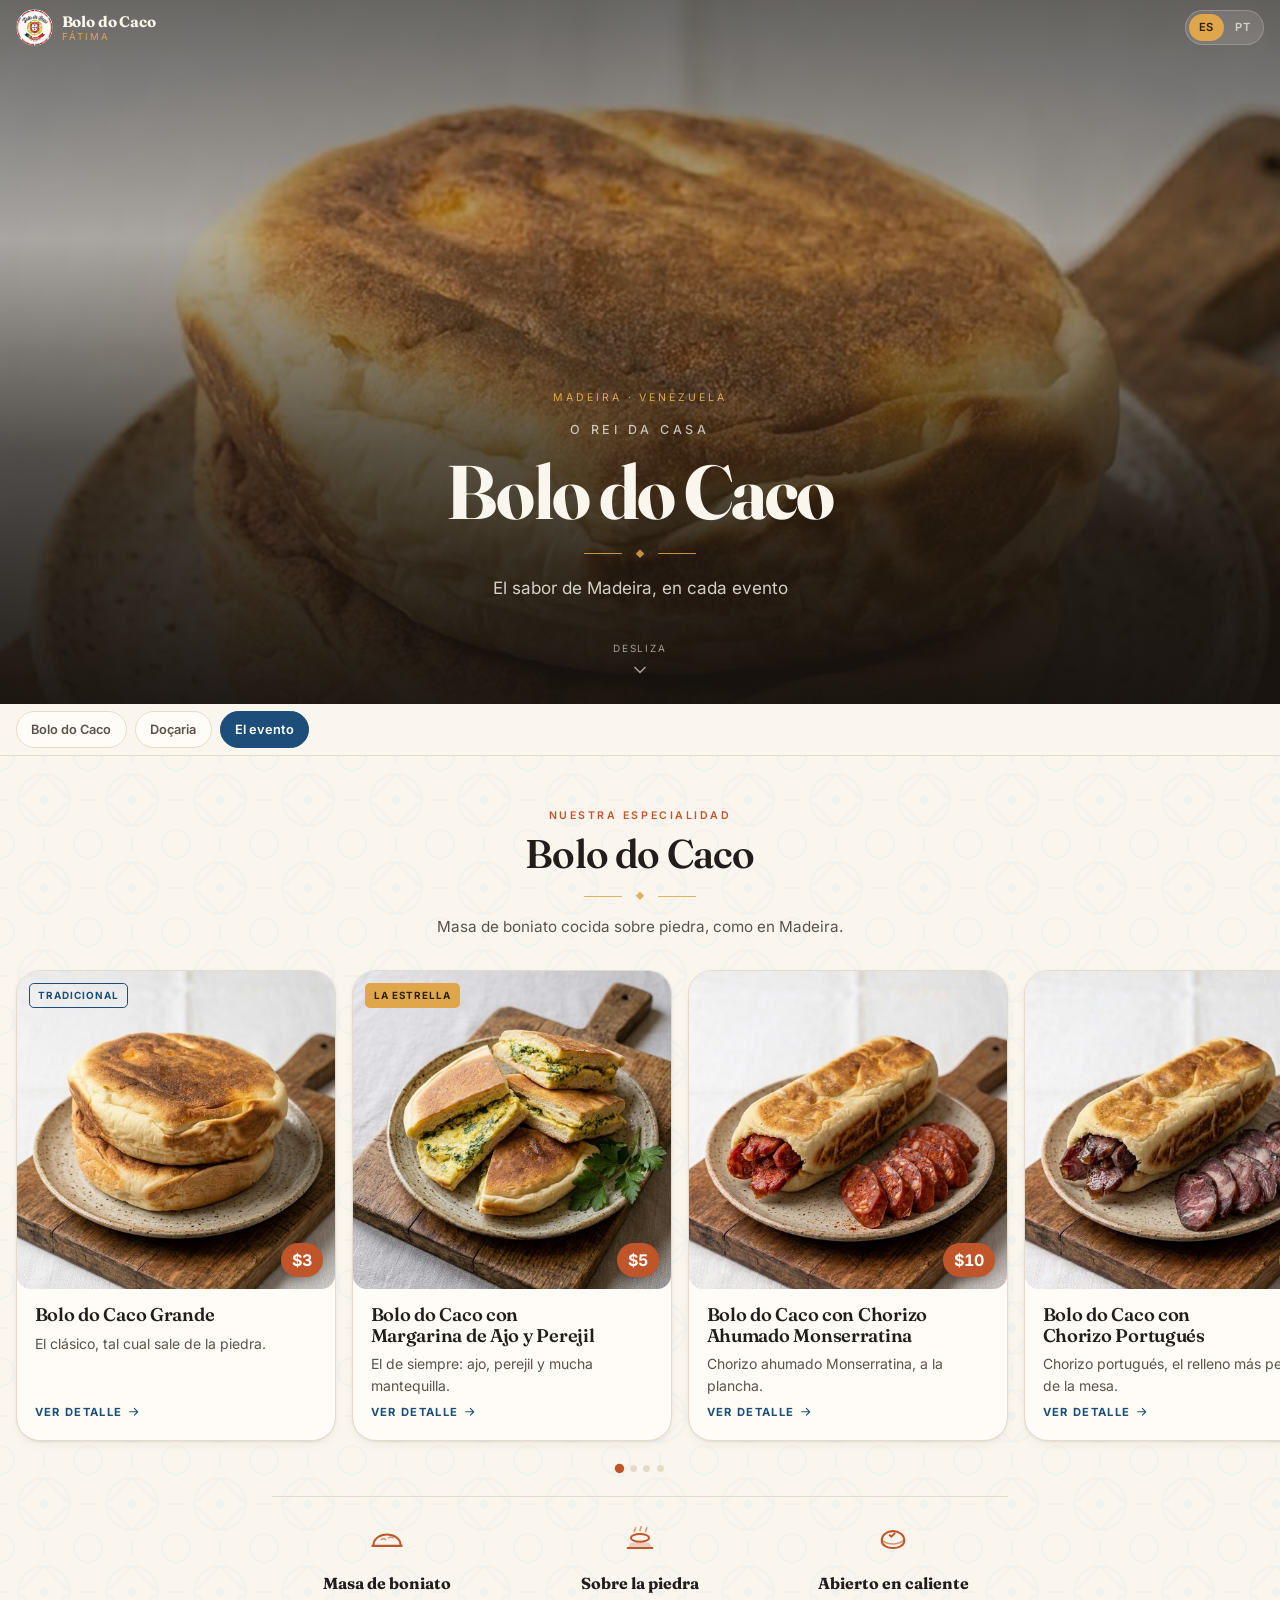
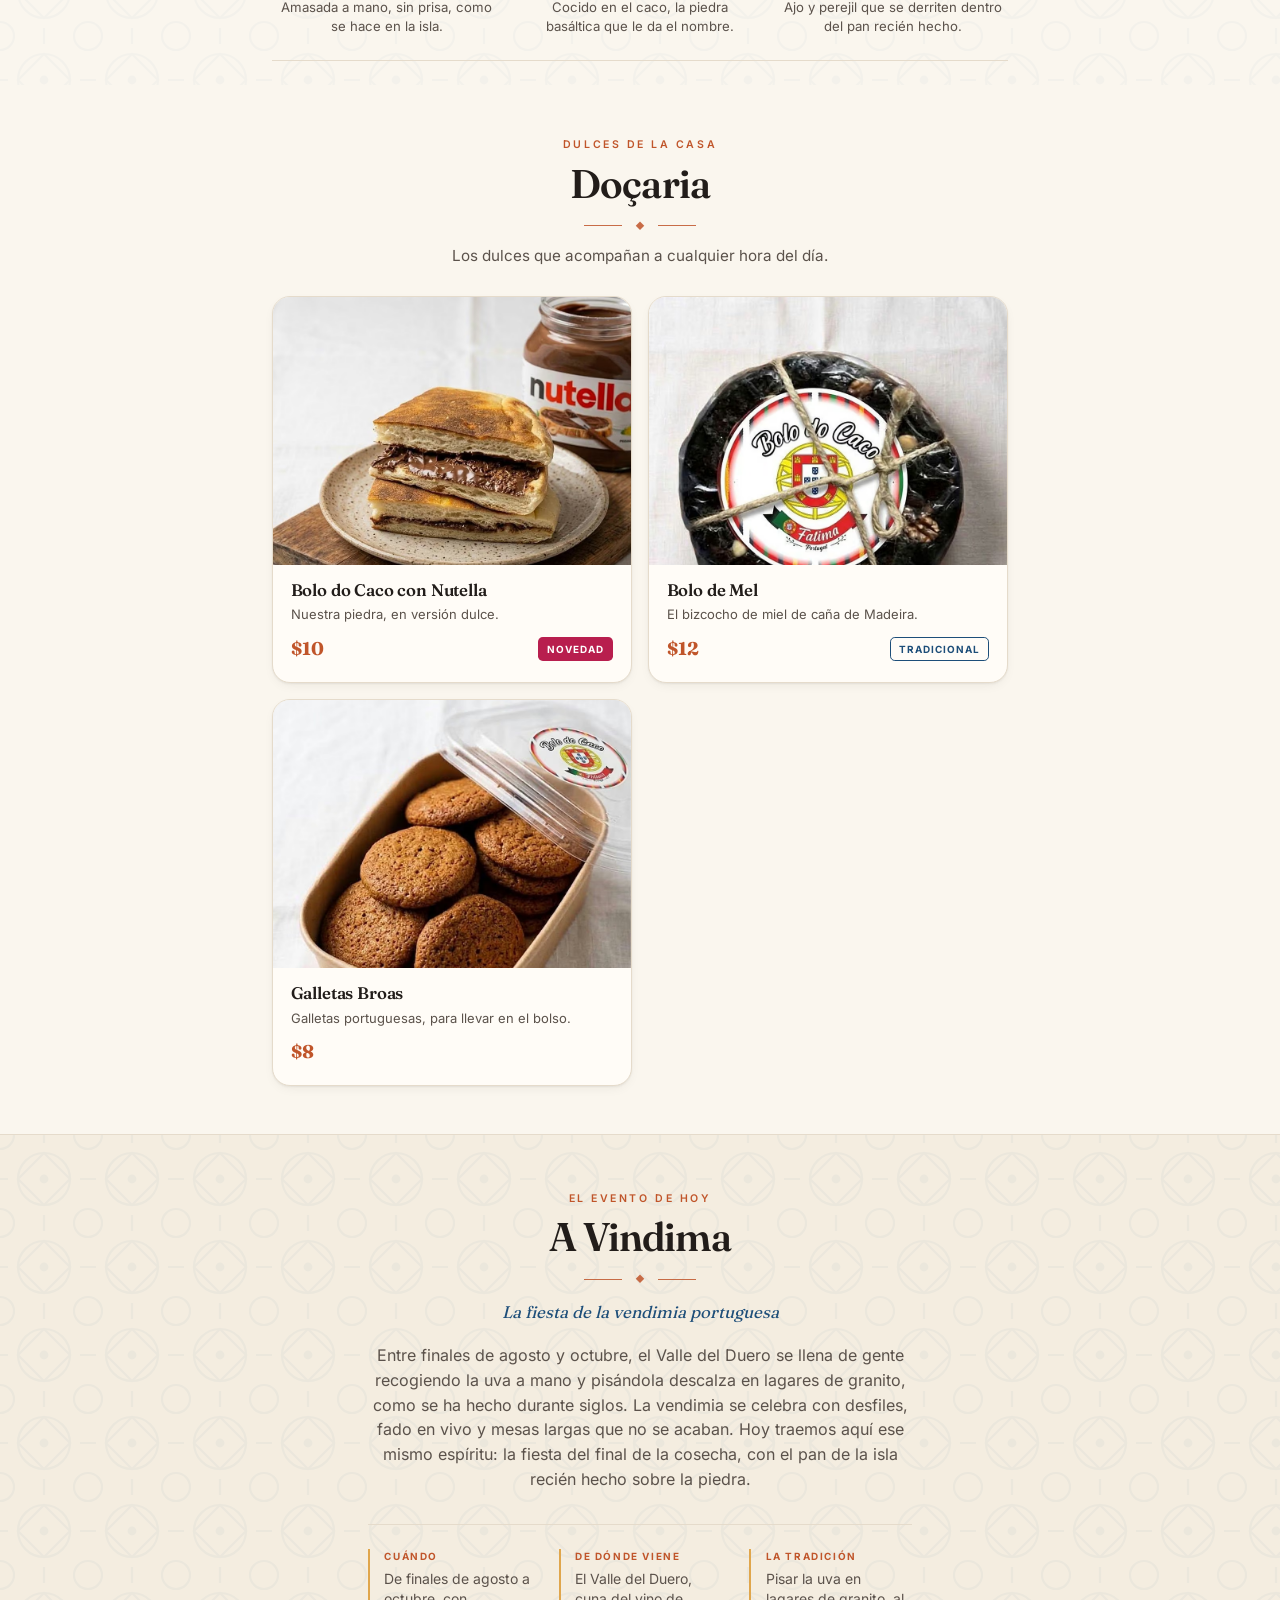
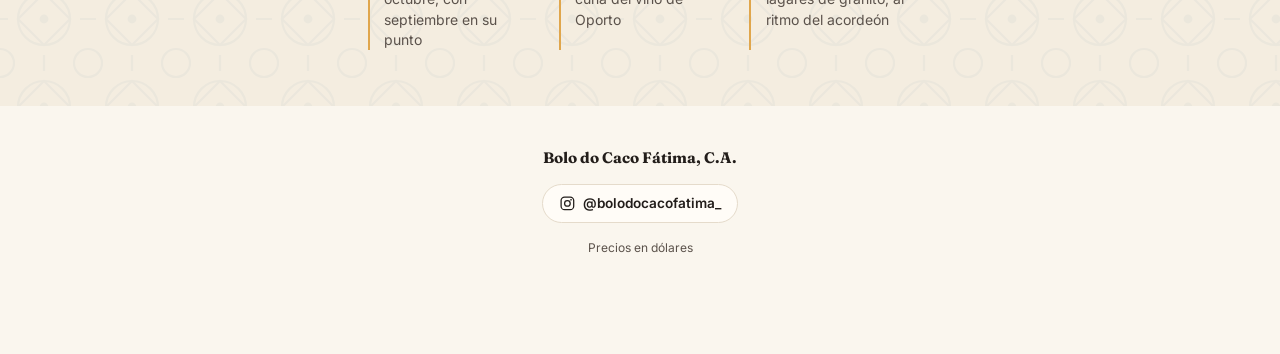
==== commit 30946cb0: "Adapta el menú al uso en el stand y estrena la sección del evento El menú se escanea en el evento y " ====
--- a/index.html
+++ b/index.html
@@ -8,9 +8,11 @@
 <meta name="theme-color" content="#221D1A">
 
 <meta property="og:type" content="website">
+<meta property="og:url" content="https://yannabethml.github.io/Menu_BoloDoCaco/">
 <meta property="og:title" content="Bolo do Caco Fátima — Menú">
 <meta property="og:description" content="El sabor de Madeira, en cada evento.">
-<meta property="og:image" content="assets/img/og-cover.jpg">
+<meta property="og:image" content="https://yannabethml.github.io/Menu_BoloDoCaco/assets/img/og-cover.jpg">
+<meta name="twitter:card" content="summary_large_image">
 
 <link rel="icon" href="favicon.svg" type="image/svg+xml">
 <link rel="apple-touch-icon" href="assets/img/logo-256.png">
@@ -70,14 +72,15 @@
     <!-- Las secciones del menú se generan aquí desde data/menu.js -->
   </div>
 
-  <!-- ============ EVENTOS ============ -->
-  <section class="events" id="eventos">
+  <!-- ============ EL EVENTO DEL DÍA ============ -->
+  <section class="evento" id="evento" aria-labelledby="evento-title" hidden>
     <div class="wrap">
-      <p class="kicker" data-i18n="ui.eventsKicker">Dónde encontrarnos</p>
-      <h2 class="section__title" data-i18n="ui.eventsTitle">Nos movemos con los eventos</h2>
+      <p class="kicker" id="eventoKicker"></p>
+      <h2 class="section__title" id="evento-title"></h2>
       <span class="flourish flourish--dark" aria-hidden="true"></span>
-      <p class="events__text" data-i18n="ui.eventsText">No tenemos local fijo: llevamos la piedra a los eventos de la comunidad portuguesa.</p>
-      <div class="events__actions" id="eventsActions"></div>
+      <p class="evento__subtitle" id="eventoSubtitle"></p>
+      <p class="evento__text" id="eventoText"></p>
+      <dl class="facts" id="eventoFacts"></dl>
     </div>
   </section>
 
@@ -87,6 +90,7 @@
 <footer class="footer">
   <div class="wrap">
     <p class="footer__brand">Bolo do Caco Fátima, C.A.</p>
+    <a class="footer__ig" id="footerIg" href="#" target="_blank" rel="noopener"></a>
     <p class="footer__note" data-i18n="ui.priceNote">Precios en dólares</p>
   </div>
 </footer>
--- a/assets/css/styles.css
+++ b/assets/css/styles.css
@@ -412,16 +412,14 @@
   background:var(--c-surface);border:1px solid var(--c-line);
   border-radius:var(--r-lg);box-shadow:var(--sh-1);
   overflow:hidden;cursor:pointer;padding:0;text-align:left;
-  display:grid;grid-template-columns:5.5rem 1fr;align-items:stretch;
+  display:grid;grid-template-rows:auto 1fr;
   transition:transform .25s var(--ease),box-shadow .25s var(--ease);
 }
-@media (min-width:32rem){.card{grid-template-columns:1fr;grid-template-rows:auto auto}}
 .card:active{transform:scale(.99)}
 @media (hover:hover){.card:hover{box-shadow:var(--sh-2)}}
-.card__media{position:relative;height:100%;overflow:hidden;min-height:6.5rem}
+.card__media{position:relative;aspect-ratio:4/3;overflow:hidden}
 .card__media .media{position:absolute;inset:0;border-radius:0}
-@media (min-width:32rem){.card__media{aspect-ratio:4/3;height:auto;min-height:0}}
-.card__body{padding:.9rem 1rem;display:flex;flex-direction:column;gap:.3rem}
+.card__body{padding:1rem 1.1rem 1.15rem;display:flex;flex-direction:column;gap:.3rem}
 .card__name{font-size:1.05rem;letter-spacing:-.01em;text-wrap:balance;
   font-variation-settings:"SOFT" 40,"WONK" 1,"opsz" 20}
 .card__short{font-size:.8125rem;color:var(--c-ink-soft)}
@@ -429,39 +427,57 @@
 .card__price{font-family:var(--f-display);font-size:1.15rem;font-weight:700;
   color:var(--c-terracota);font-variant-numeric:tabular-nums}
 
-/* ---------- 13. Eventos ---------- */
-.events{
+/* ---------- 13. El evento del día ---------- */
+.evento{
   position:relative;isolation:isolate;
-  margin-top:2.5rem;padding:3.25rem 0;
+  margin-top:1rem;padding:3.5rem 0;
   background:var(--c-surface-2);
   border-top:1px solid var(--c-line);
   text-align:center;
   scroll-margin-top:calc(var(--topbar-h) + var(--catnav-h));
 }
-.events::before{
+.evento[hidden]{display:none}
+.evento::before{
   content:"";position:absolute;inset:0;z-index:-1;
   background-image:url('../img/azulejo.svg');background-size:88px 88px;opacity:.05;
 }
-.events__text{margin-top:1.1rem;color:var(--c-ink-soft);max-width:28rem;
-  margin-inline:auto;text-wrap:pretty}
-.events__actions{display:flex;flex-direction:column;gap:.65rem;
-  margin-top:1.75rem;align-items:center}
-.btn{
-  display:inline-flex;align-items:center;justify-content:center;gap:.55rem;
-  min-height:2.9rem;padding:.7rem 1.4rem;border-radius:999px;
-  font-weight:600;font-size:.925rem;text-decoration:none;border:1px solid transparent;
-  transition:transform .2s var(--ease),filter .2s var(--ease);
-}
-.btn svg{width:1.15rem;height:1.15rem;flex:0 0 auto}
-.btn:active{transform:scale(.97)}
-.btn--primary{background:var(--c-terracota);color:#FFF}
-.btn--ghost{background:transparent;color:var(--c-ink);border-color:var(--c-line)}
-@media (hover:hover){.btn:hover{filter:brightness(1.06)}}
+.evento__subtitle{
+  margin-top:1rem;
+  font-family:var(--f-display);font-size:1.05rem;font-style:italic;
+  color:var(--c-azulejo);text-wrap:balance;
+}
+.evento__text{
+  margin-top:1.1rem;color:var(--c-ink-soft);
+  max-width:34rem;margin-inline:auto;text-align:left;text-wrap:pretty;
+}
+@media (min-width:36rem){.evento__text{text-align:center}}
+
+.facts{
+  margin:2rem auto 0;padding:1.5rem 0 0;
+  border-top:1px solid var(--c-line);
+  display:grid;gap:1.1rem;text-align:left;
+  max-width:34rem;
+}
+.facts[hidden]{display:none}
+@media (min-width:40rem){.facts{grid-template-columns:repeat(3,1fr);gap:1.75rem}}
+.fact{padding-left:.9rem;border-left:2px solid var(--c-codea)}
+.fact__label{
+  font-size:.62rem;text-transform:uppercase;letter-spacing:.16em;
+  font-weight:700;color:var(--c-terracota);
+}
+.fact__value{margin:.3rem 0 0;font-size:.875rem;line-height:1.45;color:var(--c-ink-soft)}
 
 /* ---------- 14. Pie ---------- */
-.footer{padding:2.25rem 0 6rem;text-align:center}
+.footer{padding:2.5rem 0 6rem;text-align:center}
 .footer__brand{font-family:var(--f-display);font-weight:700;font-size:.95rem}
-.footer__note{font-size:.75rem;color:var(--c-ink-soft);margin-top:.3rem}
+.footer__ig{
+  display:inline-flex;align-items:center;gap:.45rem;
+  margin-top:.9rem;padding:.5rem 1rem;border-radius:999px;
+  border:1px solid var(--c-line);background:var(--c-surface);
+  color:var(--c-ink);text-decoration:none;font-size:.85rem;font-weight:600;
+}
+.footer__ig svg{width:1.05rem;height:1.05rem}
+.footer__note{font-size:.75rem;color:var(--c-ink-soft);margin-top:1rem}
 
 /* ---------- 15. Botón flotante ---------- */
 .fab{
@@ -523,8 +539,15 @@
 .sheet__price{font-family:var(--f-display);font-size:1.75rem;font-weight:700;
   color:var(--c-terracota);line-height:1;font-variant-numeric:tabular-nums}
 .sheet__desc{color:var(--c-ink-soft);font-size:.95rem;text-wrap:pretty}
-.sheet__actions{margin-top:.5rem}
-.sheet__actions .btn{width:100%}
+.sheet__actions{margin-top:.4rem}
+.sheet__stand{
+  display:flex;align-items:center;justify-content:center;gap:.55rem;
+  margin:0;padding:.85rem 1rem;border-radius:var(--r-md);
+  background:var(--c-surface-2);border:1px dashed var(--c-line);
+  color:var(--c-ink-soft);
+  font-size:.8rem;font-weight:600;text-transform:uppercase;letter-spacing:.08em;
+}
+.sheet__stand svg{width:1.2rem;height:1.2rem;color:var(--c-terracota);flex:0 0 auto}
 
 /* ---------- 17. Revelado al hacer scroll ---------- */
 .reveal{opacity:0;transform:translateY(14px);
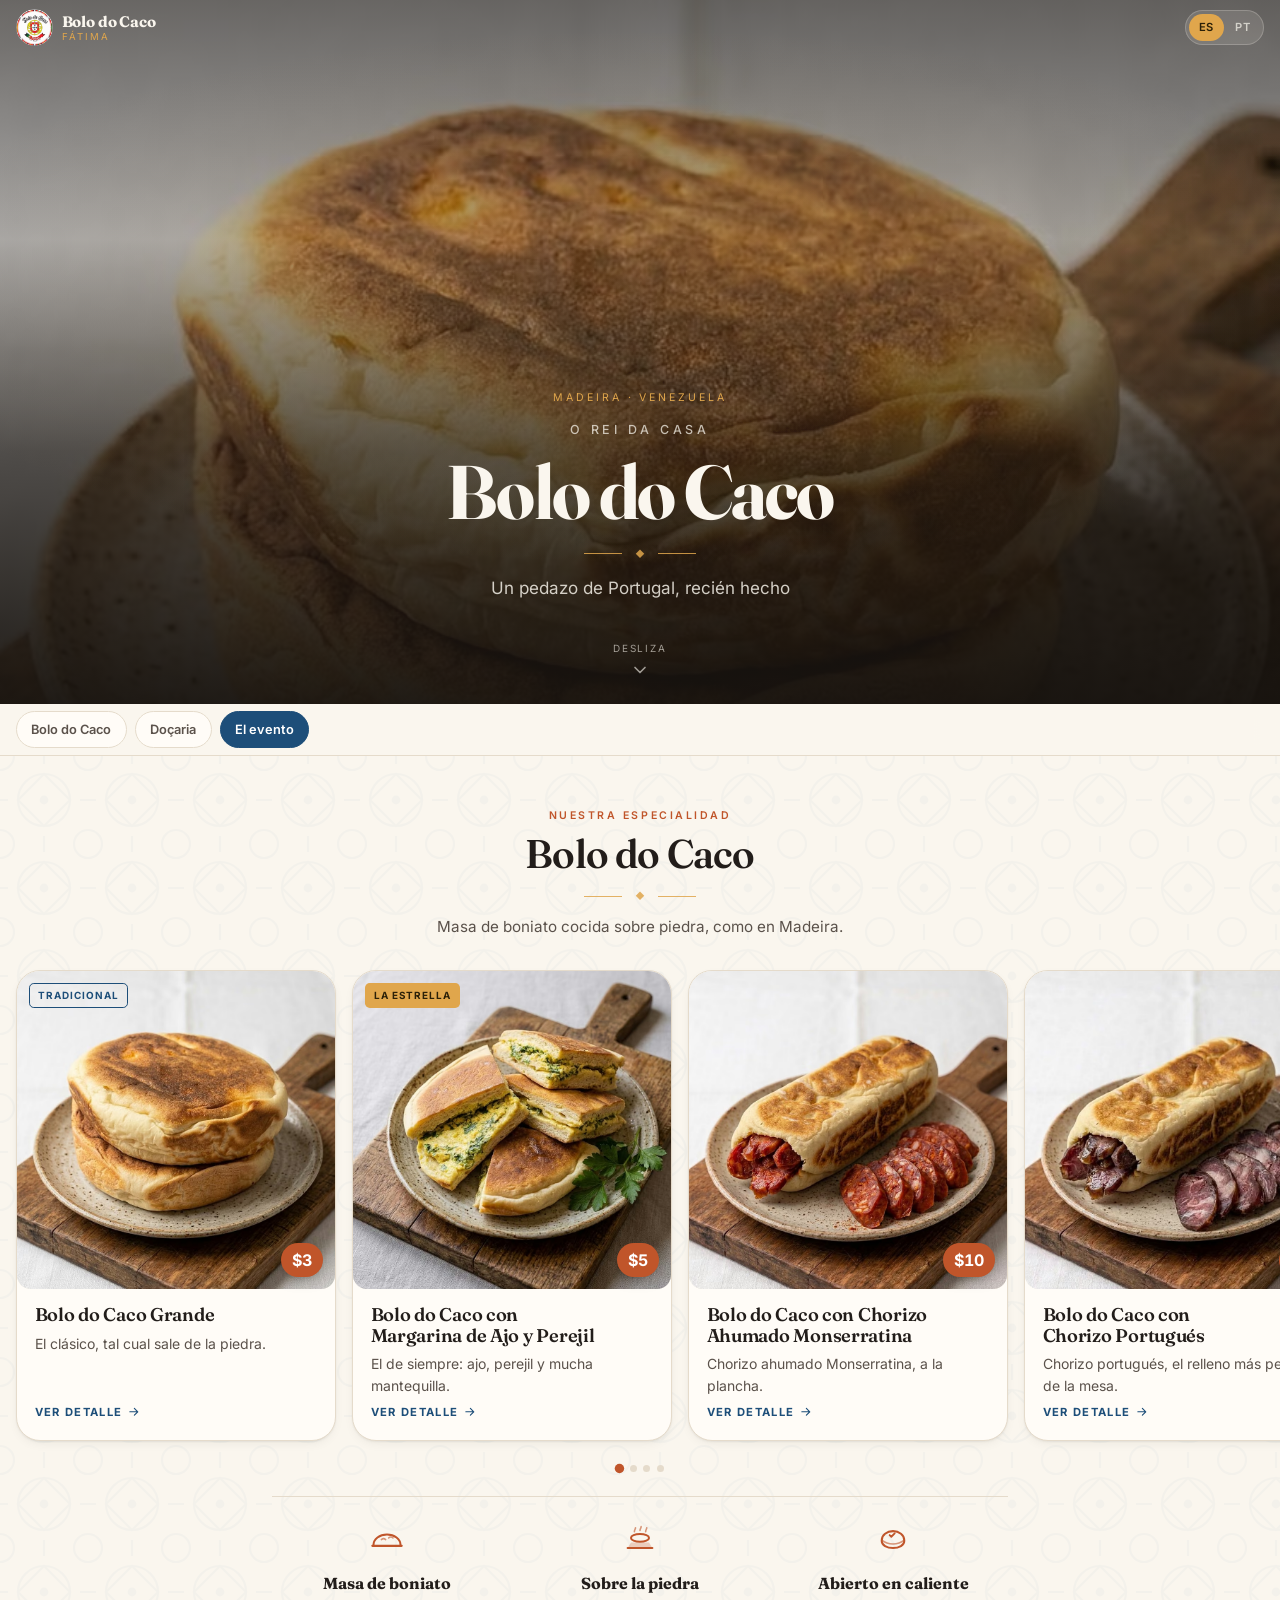
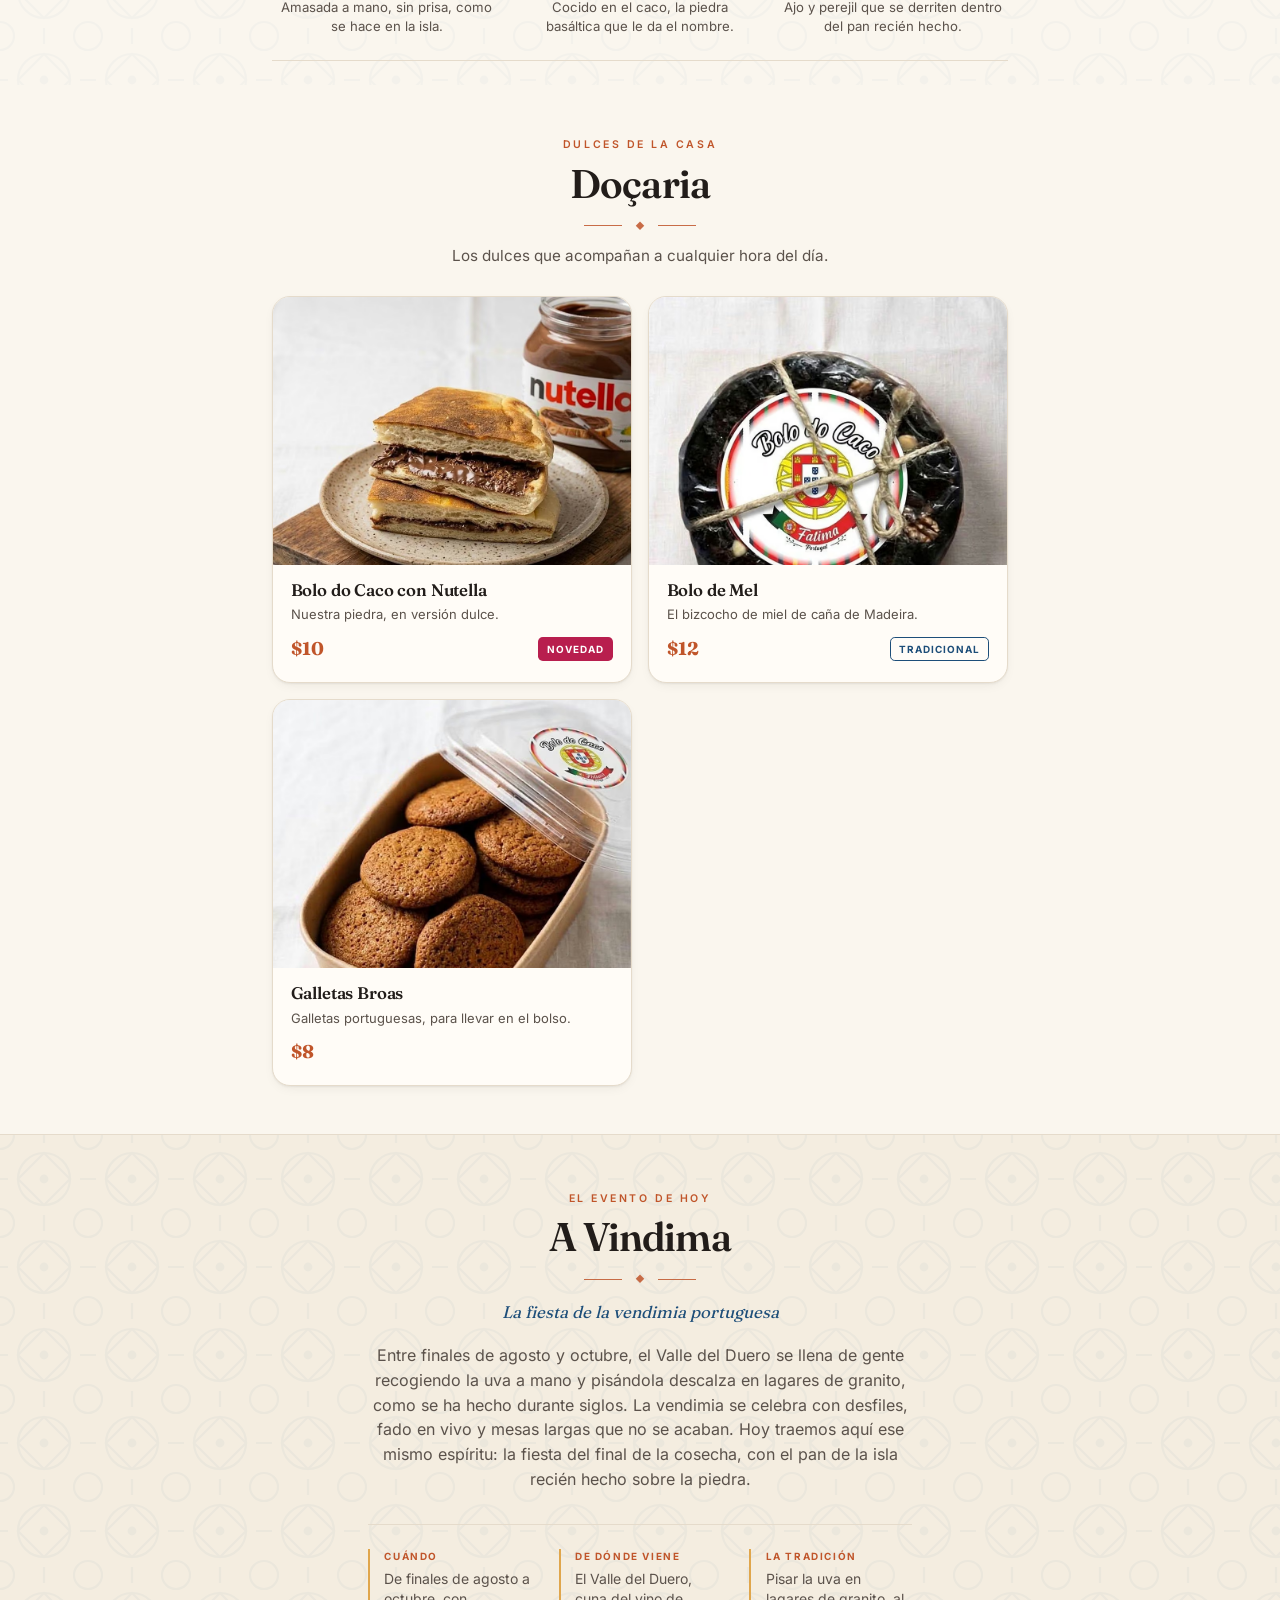
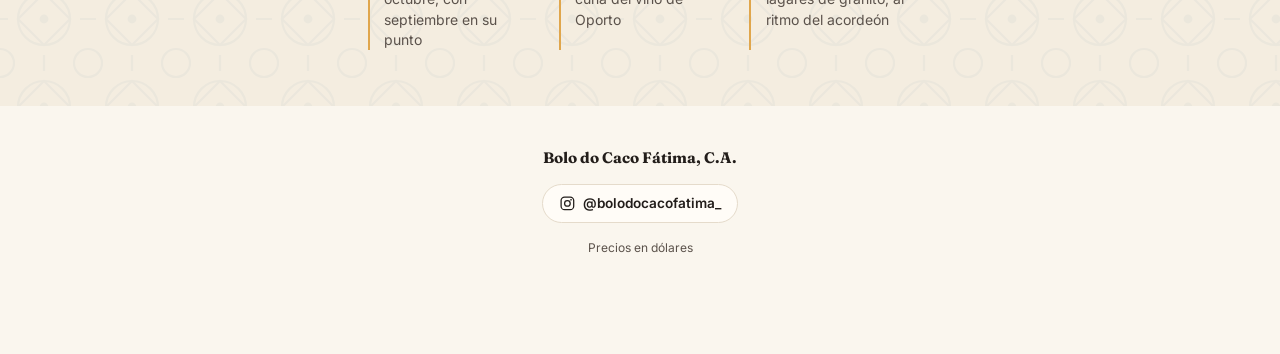
==== commit ed269260: "Cambia el eslogan del hero "El sabor de Madeira, en cada evento" hablaba del formato, no de lo que l" ====
--- a/index.html
+++ b/index.html
@@ -10,7 +10,7 @@
 <meta property="og:type" content="website">
 <meta property="og:url" content="https://yannabethml.github.io/Menu_BoloDoCaco/">
 <meta property="og:title" content="Bolo do Caco Fátima — Menú">
-<meta property="og:description" content="El sabor de Madeira, en cada evento.">
+<meta property="og:description" content="Un pedazo de Portugal, recién hecho.">
 <meta property="og:image" content="https://yannabethml.github.io/Menu_BoloDoCaco/assets/img/og-cover.jpg">
 <meta name="twitter:card" content="summary_large_image">
 
@@ -55,7 +55,7 @@
         Bolo do Caco
       </h1>
       <span class="flourish" aria-hidden="true"></span>
-      <p class="hero__tagline" data-i18n="site.tagline">El sabor de Madeira, en cada evento</p>
+      <p class="hero__tagline" data-i18n="site.tagline">Un pedazo de Portugal, recién hecho</p>
     </div>
     <a class="hero__cue" href="#menu" aria-label="Bajar al menú">
       <span data-i18n="ui.scroll">Desliza</span>
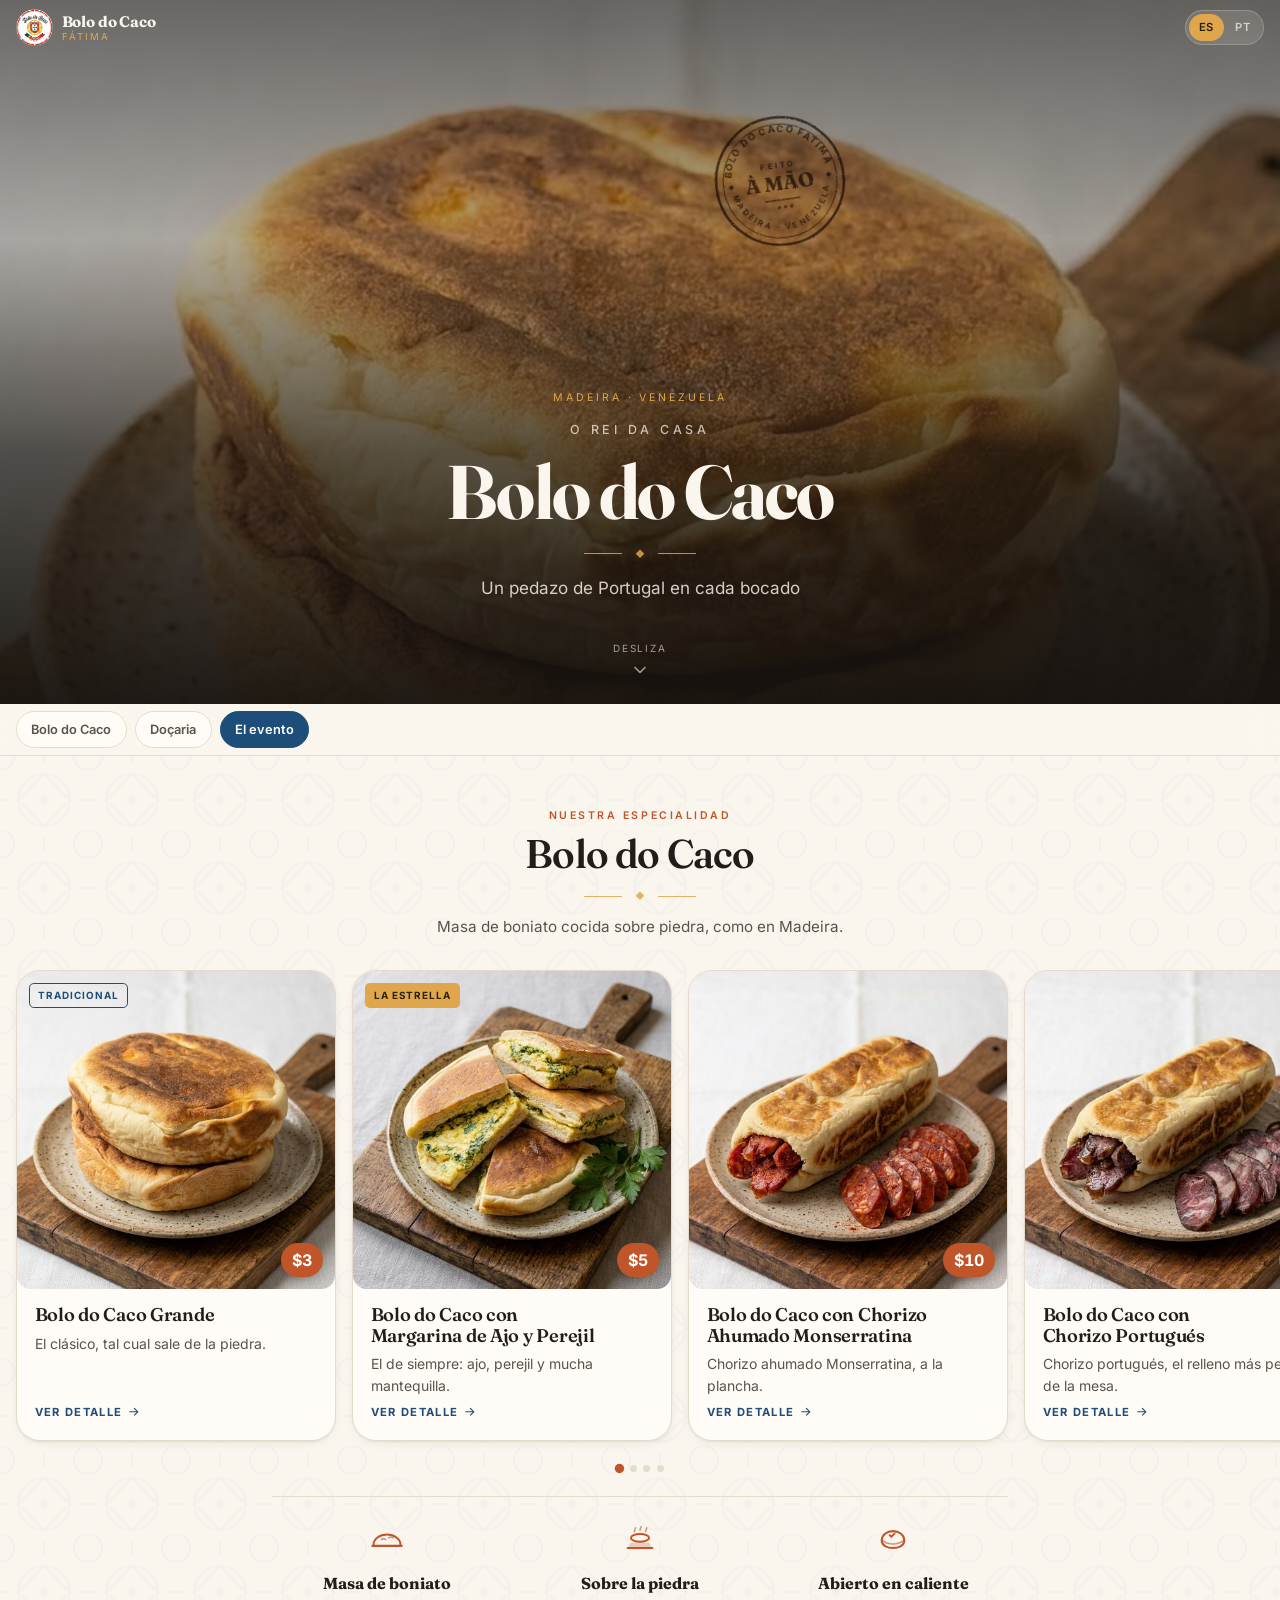
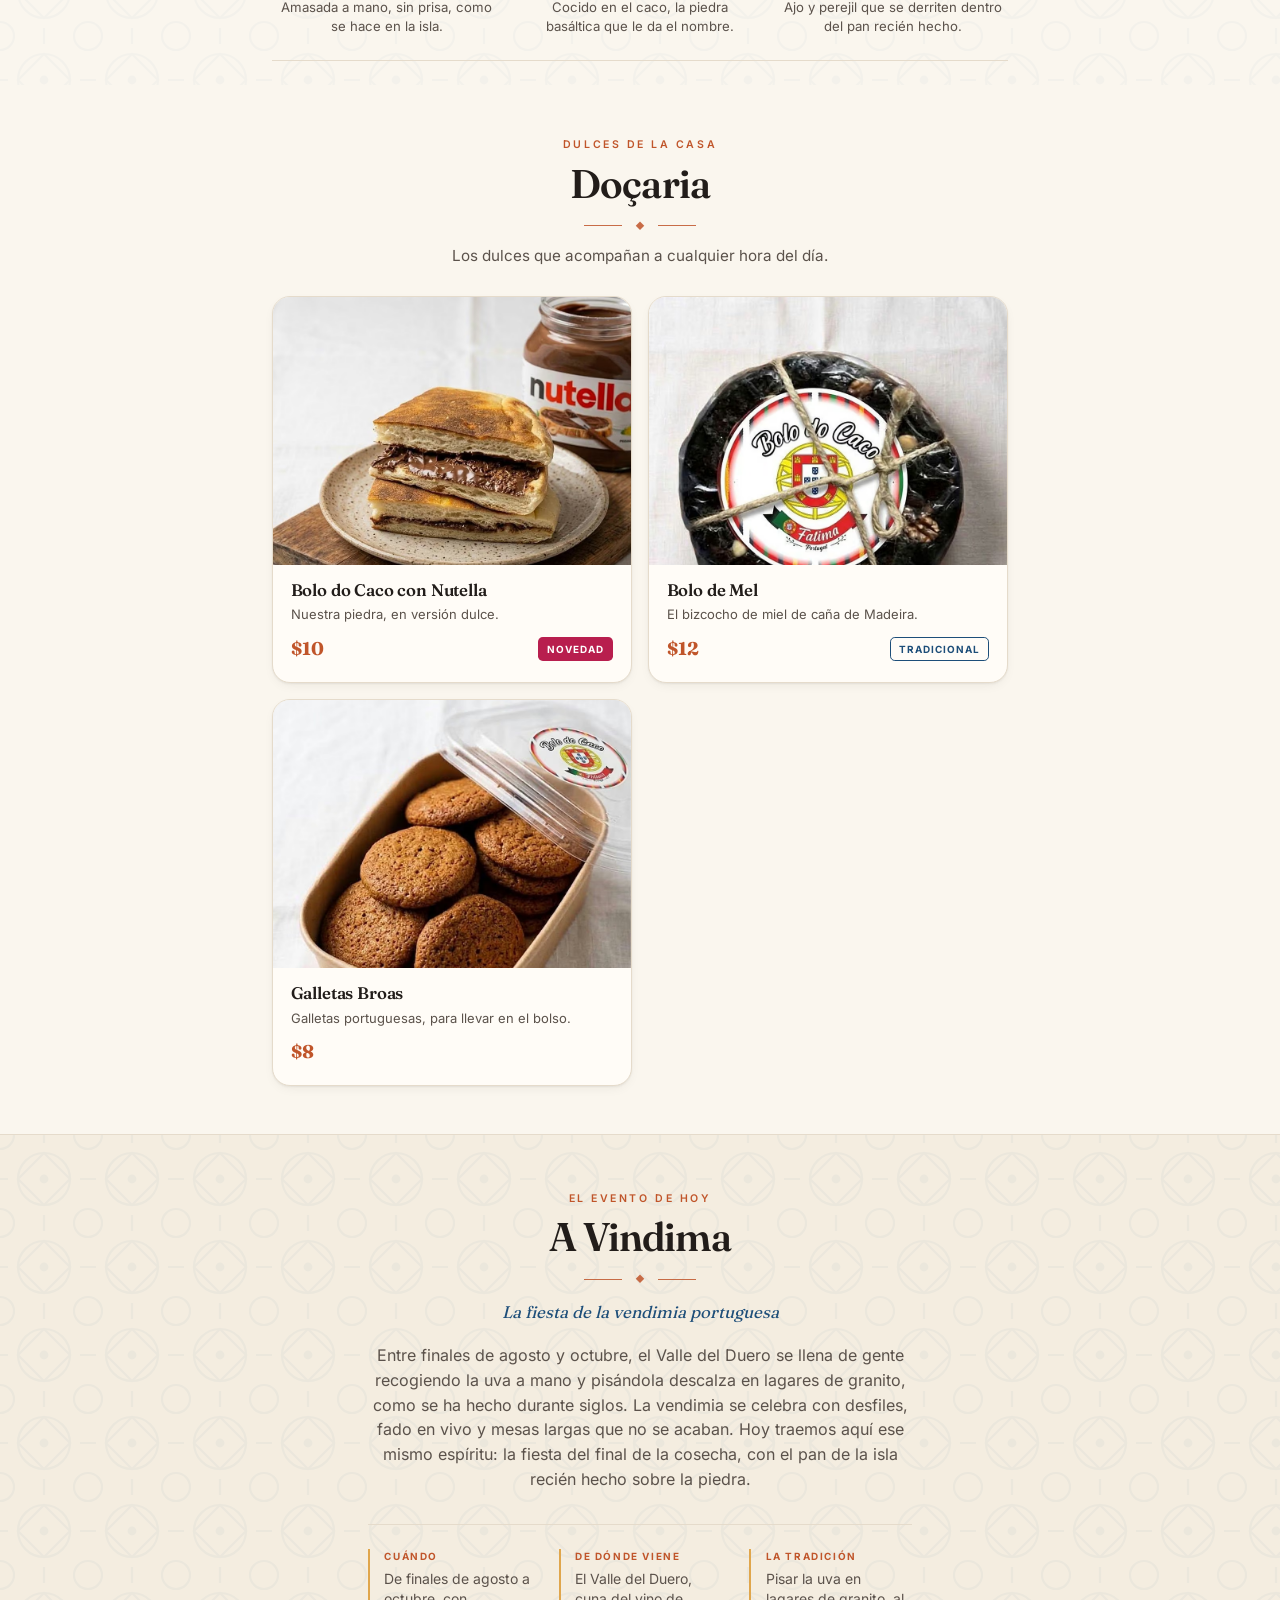
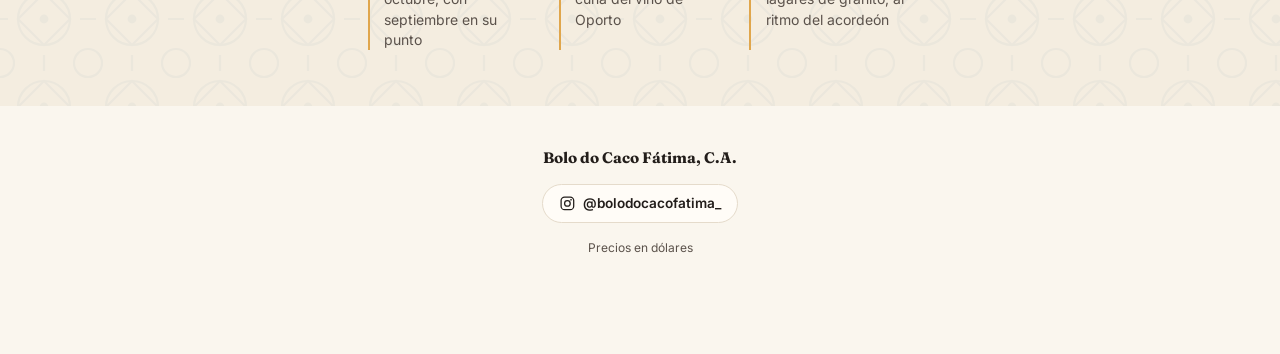
==== commit 0fb32aa2: "Marca el sello de la casa sobre la corteza y fija el eslogan El sello va dibujado en SVG, no en imag" ====
--- a/index.html
+++ b/index.html
@@ -10,7 +10,7 @@
 <meta property="og:type" content="website">
 <meta property="og:url" content="https://yannabethml.github.io/Menu_BoloDoCaco/">
 <meta property="og:title" content="Bolo do Caco Fátima — Menú">
-<meta property="og:description" content="Un pedazo de Portugal, recién hecho.">
+<meta property="og:description" content="Un pedazo de Portugal en cada bocado.">
 <meta property="og:image" content="https://yannabethml.github.io/Menu_BoloDoCaco/assets/img/og-cover.jpg">
 <meta name="twitter:card" content="summary_large_image">
 
@@ -48,6 +48,38 @@
   <section class="hero" id="hero">
     <div class="hero__media" id="heroMedia" aria-hidden="true"></div>
     <div class="hero__veil" aria-hidden="true"></div>
+
+    <!-- Sello de la casa: marcado sobre la corteza. Decorativo, no se anuncia
+         a los lectores de pantalla porque no aporta nada que no diga ya el hero. -->
+    <svg class="sello" viewBox="0 0 130 130" fill="none" aria-hidden="true" focusable="false">
+      <defs>
+        <!-- irregularidad del borde: evita el aspecto de vector perfecto -->
+        <filter id="selloRough">
+          <feTurbulence type="fractalNoise" baseFrequency="0.85" numOctaves="3" seed="11" result="n"/>
+          <feDisplacementMap in="SourceGraphic" in2="n" scale="1.7" xChannelSelector="R" yChannelSelector="G"/>
+        </filter>
+        <path id="selloArcoTop" d="M 65,65 m -47,0 a 47,47 0 0 1 94,0"/>
+        <path id="selloArcoBot" d="M 65,65 m -47,0 a 47,47 0 0 0 94,0"/>
+      </defs>
+      <g filter="url(#selloRough)">
+        <circle cx="65" cy="65" r="61" stroke="currentColor" stroke-width="2.4"/>
+        <circle cx="65" cy="65" r="54.5" stroke="currentColor" stroke-width=".9"/>
+        <text fill="currentColor" font-size="9" font-weight="700" letter-spacing="1.35">
+          <textPath href="#selloArcoTop" startOffset="50%" text-anchor="middle">BOLO DO CACO FÁTIMA</textPath>
+        </text>
+        <text fill="currentColor" font-size="7.6" font-weight="600" letter-spacing="2.2">
+          <textPath href="#selloArcoBot" startOffset="50%" text-anchor="middle">MADEIRA · VENEZUELA</textPath>
+        </text>
+        <path d="M15.5 65l2.6-2.6 2.6 2.6-2.6 2.6zM109.3 65l2.6-2.6 2.6 2.6-2.6 2.6z" fill="currentColor"/>
+        <text x="65" y="53" fill="currentColor" font-size="7.4" font-weight="700"
+              letter-spacing="2.4" text-anchor="middle">FEITO</text>
+        <text x="65" y="74" fill="currentColor" font-size="19" font-weight="700"
+              text-anchor="middle" class="sello__display">À MÃO</text>
+        <path d="M48 83h34" stroke="currentColor" stroke-width="1.1"/>
+        <path d="M59 90l1.9-1.9 1.9 1.9-1.9 1.9zM65 90l1.9-1.9 1.9 1.9-1.9 1.9zM71 90l1.9-1.9 1.9 1.9-1.9 1.9z"
+              fill="currentColor" opacity=".85"/>
+      </g>
+    </svg>
     <div class="hero__inner">
       <p class="hero__kicker" data-i18n="site.kicker">Madeira · Venezuela</p>
       <h1 class="hero__title">
@@ -55,7 +87,7 @@
         Bolo do Caco
       </h1>
       <span class="flourish" aria-hidden="true"></span>
-      <p class="hero__tagline" data-i18n="site.tagline">Un pedazo de Portugal, recién hecho</p>
+      <p class="hero__tagline" data-i18n="site.tagline">Un pedazo de Portugal en cada bocado</p>
     </div>
     <a class="hero__cue" href="#menu" aria-label="Bajar al menú">
       <span data-i18n="ui.scroll">Desliza</span>
--- a/assets/css/styles.css
+++ b/assets/css/styles.css
@@ -243,6 +243,21 @@
 @keyframes bob{0%,100%{transform:translateY(0);opacity:.6}50%{transform:translateY(4px);opacity:1}}
 @media (prefers-reduced-motion:reduce){.hero__cue svg{animation:none}}
 
+/* Sello de la casa, marcado sobre la corteza del pan */
+.sello{
+  position:absolute;z-index:1;pointer-events:none;
+  width:clamp(6.25rem,29vw,8.5rem);height:auto;aspect-ratio:1;
+  top:16%;right:max(1.25rem, calc(50% - 13rem));
+  transform:rotate(-8deg);
+  color:#2A1708;opacity:.72;
+  mix-blend-mode:multiply;
+  filter:url(#selloRough) blur(.2px);
+  font-family:var(--f-text);
+}
+.sello__display{font-family:var(--f-display);font-variation-settings:"SOFT" 40,"WONK" 1}
+/* sin foto de portada el sello no tendría sobre qué marcarse */
+.hero__media.azulejo ~ .sello{display:none}
+
 /* ---------- 6. Nav de categorías ---------- */
 .catnav{
   position:sticky;top:var(--topbar-h);z-index:35;
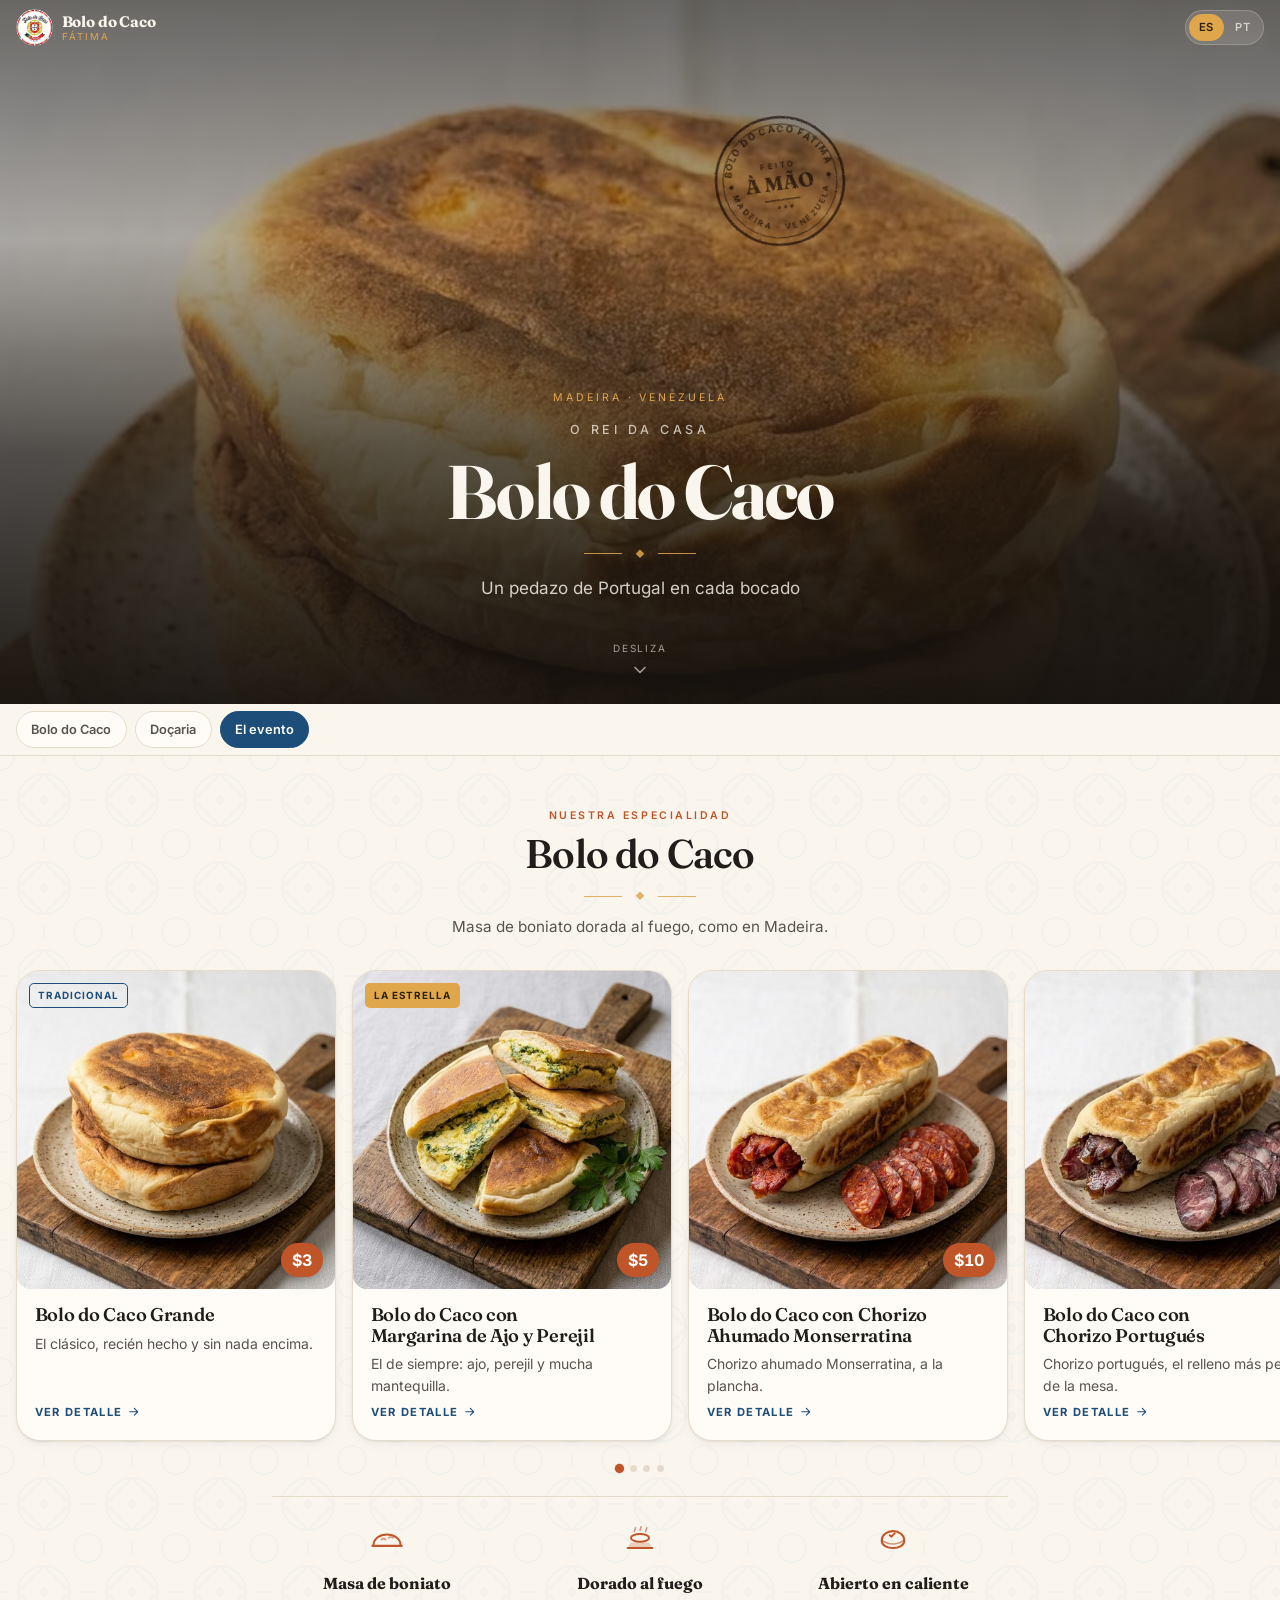
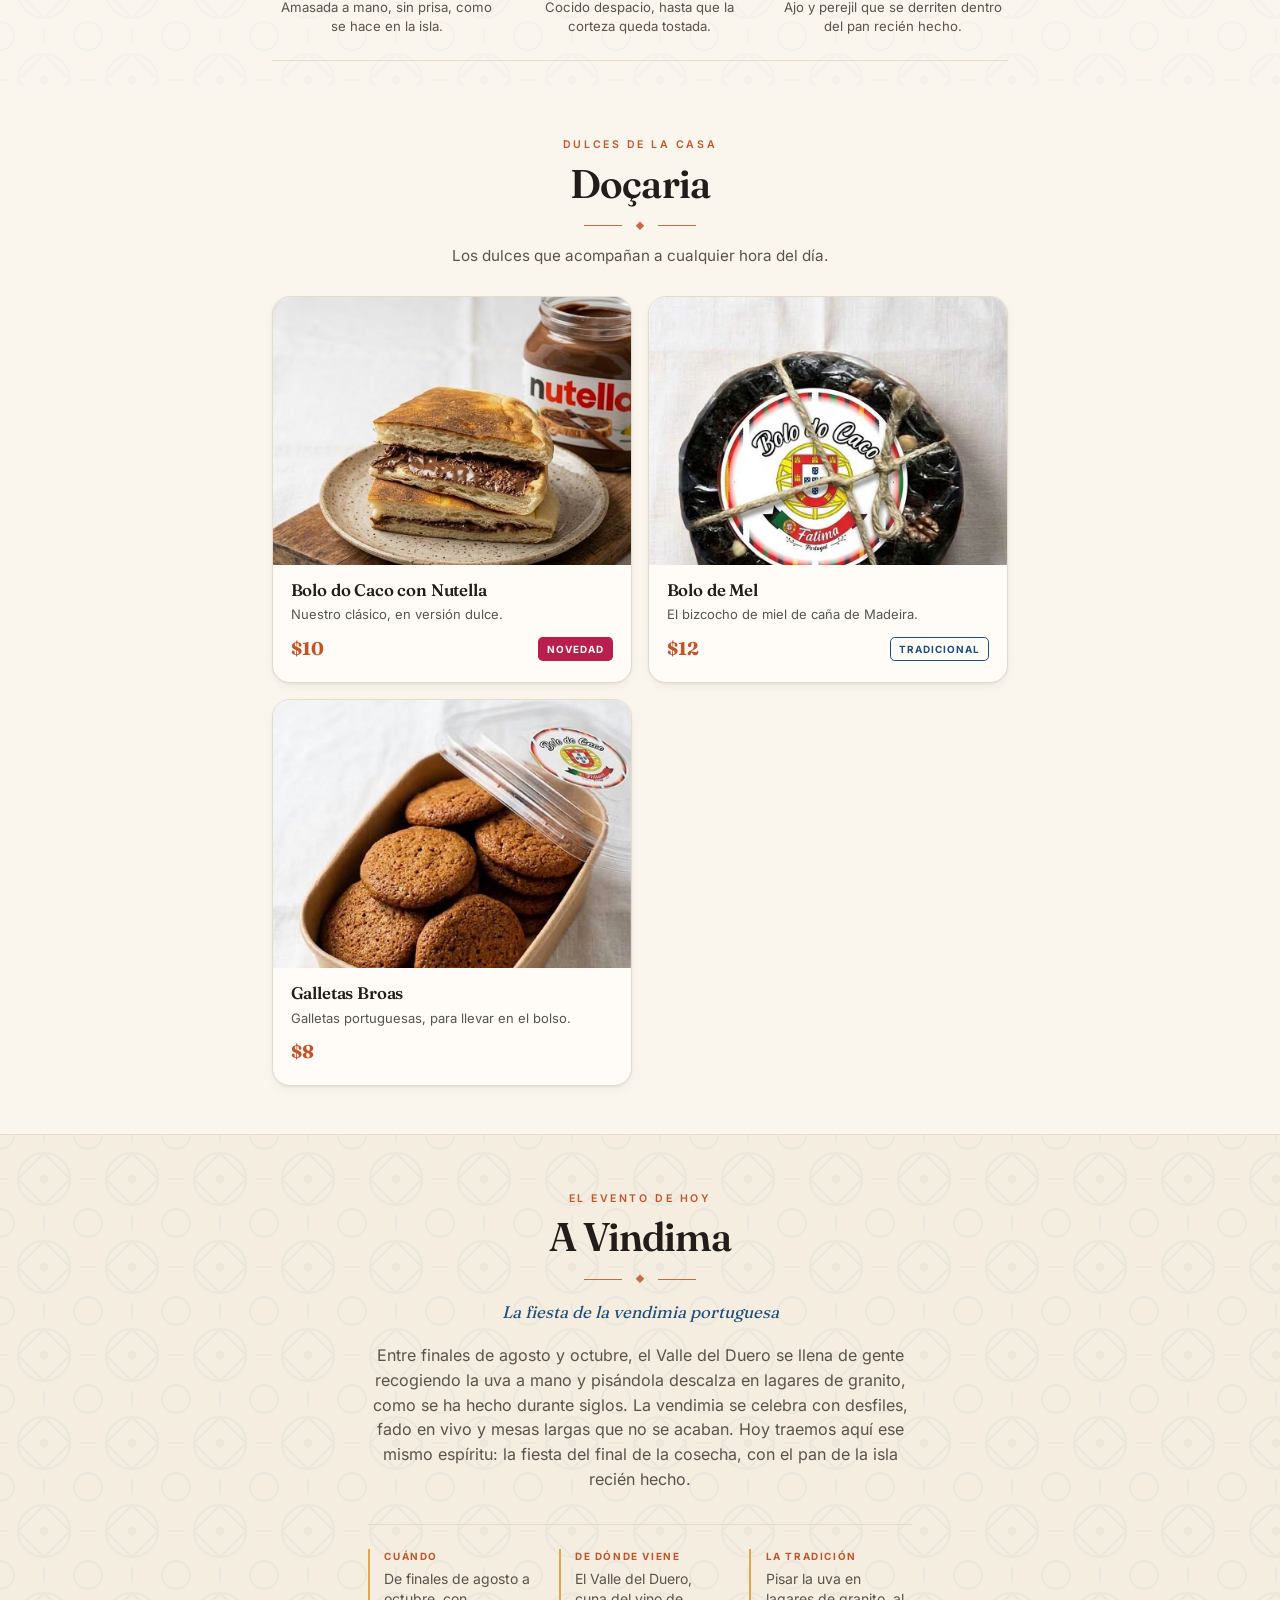
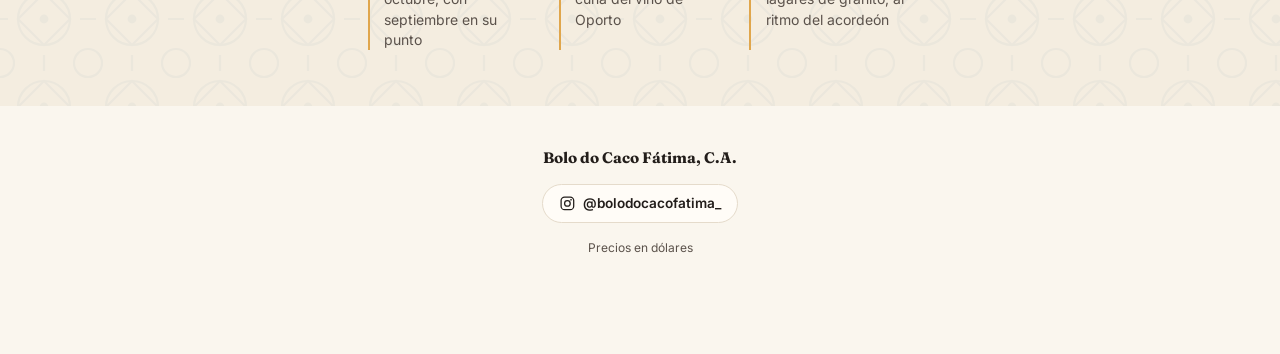
==== commit 909cf2f0: "Corrige los textos del menú y deja el contacto solo en Instagram Los dos bolos de chorizo no llevan " ====
--- a/index.html
+++ b/index.html
@@ -4,7 +4,7 @@
 <meta charset="utf-8">
 <meta name="viewport" content="width=device-width, initial-scale=1, viewport-fit=cover">
 <title>Bolo do Caco Fátima — Menú</title>
-<meta name="description" content="Bolo do Caco Fátima, C.A. — Bolo do caco cocido sobre piedra, chorizo portugués y doçaria de Madeira. Menú de la panadería.">
+<meta name="description" content="Bolo do Caco Fátima, C.A. — Bolo do caco, chorizo portugués y doçaria de Madeira. Menú de la panadería.">
 <meta name="theme-color" content="#221D1A">
 
 <meta property="og:type" content="website">
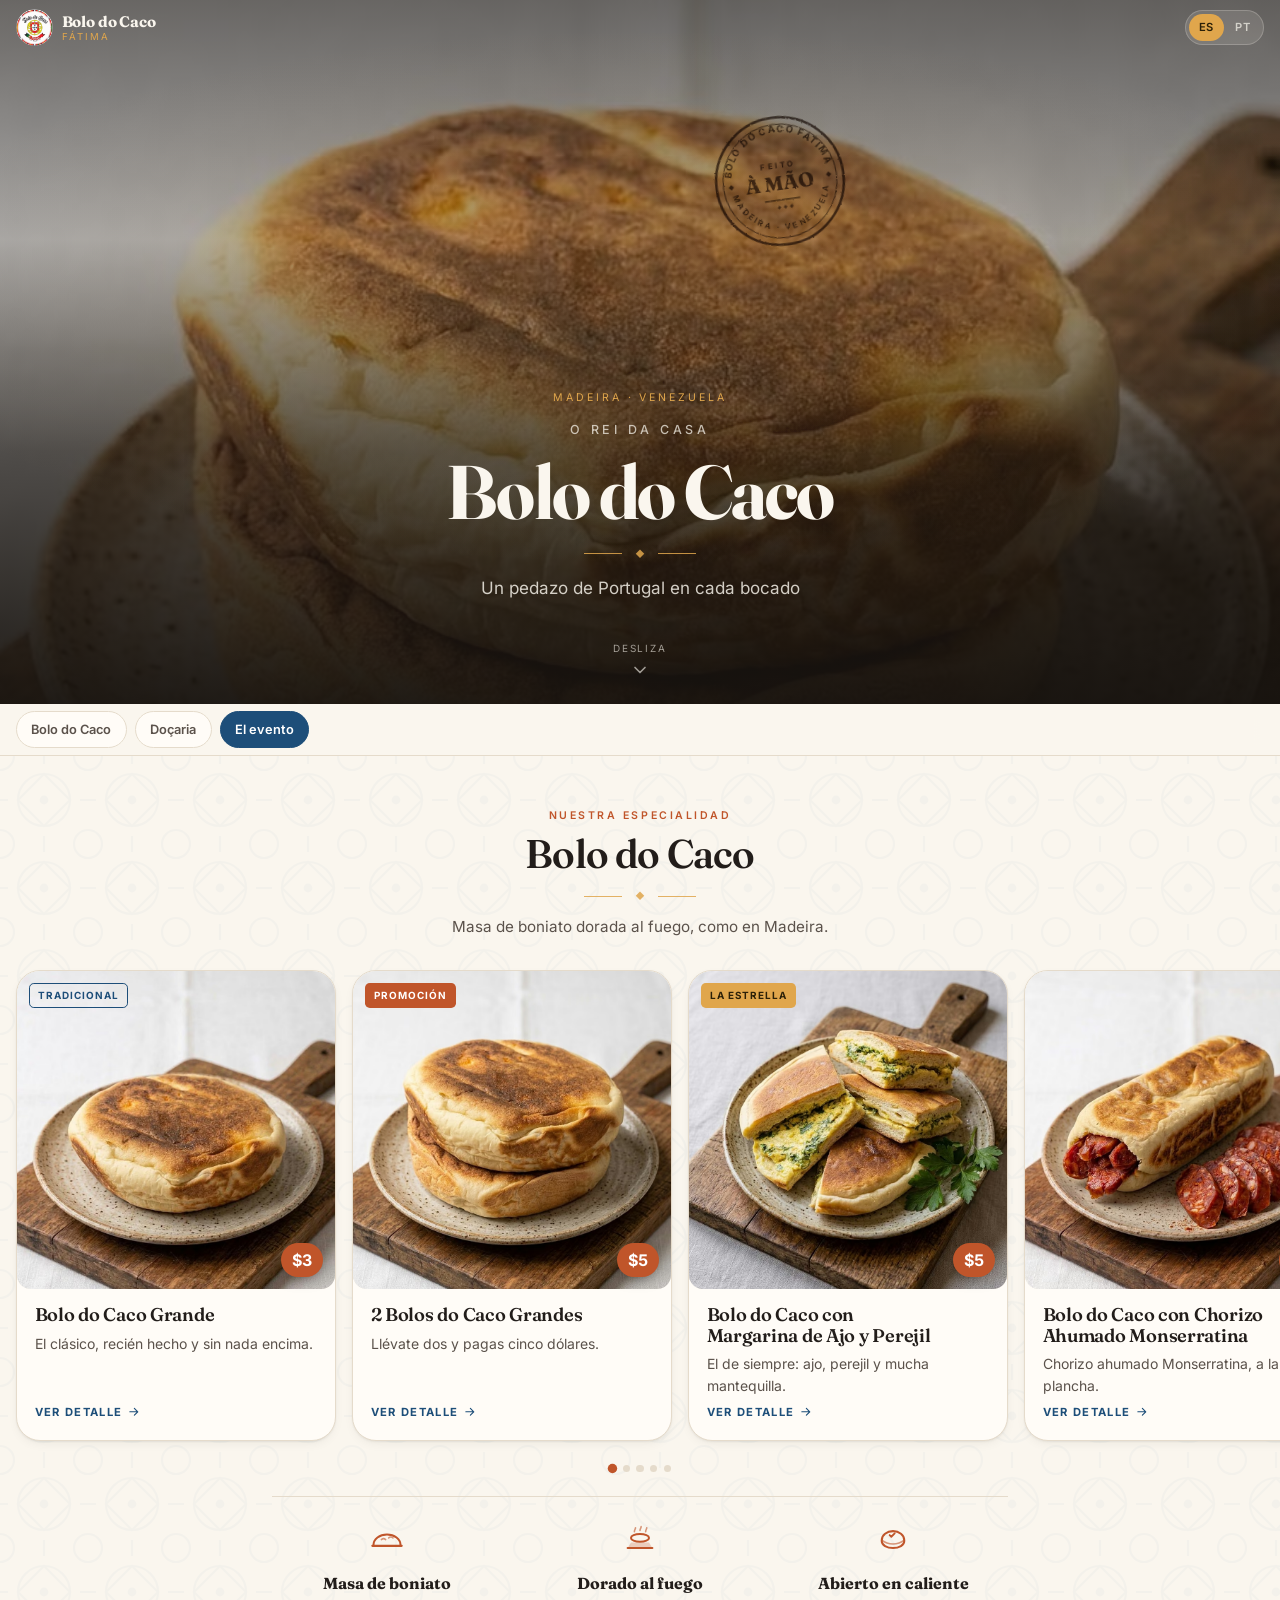
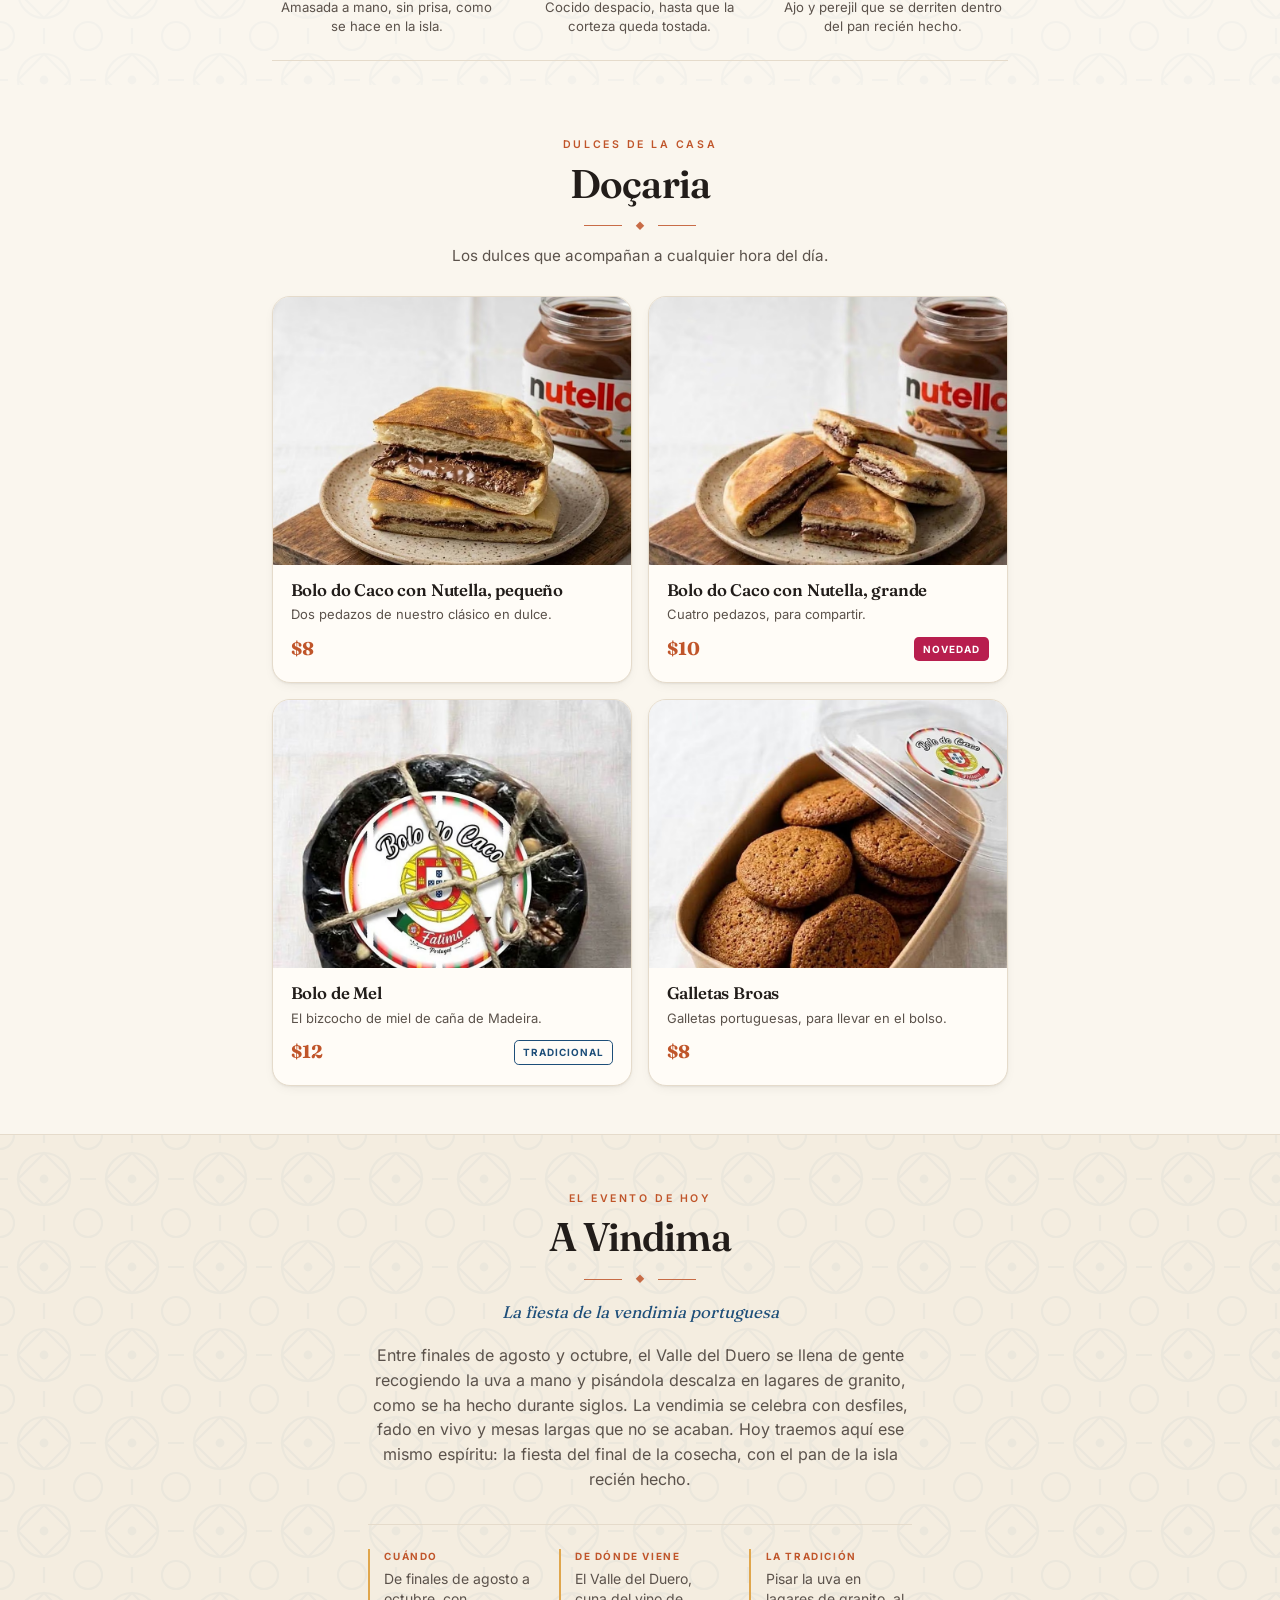
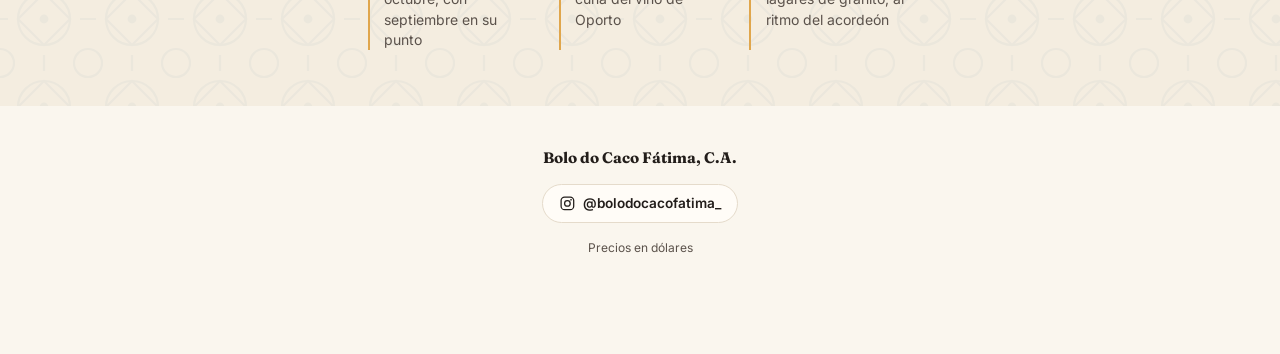
==== commit c5f8144e: "Apunta la vista previa del enlace a la nueva dirección El menú se mudó a la organización y el reposi" ====
--- a/index.html
+++ b/index.html
@@ -8,10 +8,10 @@
 <meta name="theme-color" content="#221D1A">
 
 <meta property="og:type" content="website">
-<meta property="og:url" content="https://yannabethml.github.io/Menu_BoloDoCaco/">
+<meta property="og:url" content="https://bolodocacofatima.github.io/">
 <meta property="og:title" content="Bolo do Caco Fátima — Menú">
 <meta property="og:description" content="Un pedazo de Portugal en cada bocado.">
-<meta property="og:image" content="https://yannabethml.github.io/Menu_BoloDoCaco/assets/img/og-cover.jpg">
+<meta property="og:image" content="https://bolodocacofatima.github.io/assets/img/og-cover.jpg">
 <meta name="twitter:card" content="summary_large_image">
 
 <link rel="icon" href="favicon.svg" type="image/svg+xml">
--- a/assets/css/styles.css
+++ b/assets/css/styles.css
@@ -395,6 +395,7 @@
   background:var(--c-surface-2);color:var(--c-ink-soft);
   border:1px solid var(--c-line);
 }
+.badge--promo{background:var(--c-terracota);color:#FFF;border-color:transparent}
 .badge--estrella{background:var(--c-codea);color:#2B2008;border-color:transparent}
 .badge--novedad{background:var(--c-buganvilia);color:#FFF;border-color:transparent}
 .badge--tradicional{background:transparent;color:var(--c-azulejo);border-color:var(--c-azulejo)}
